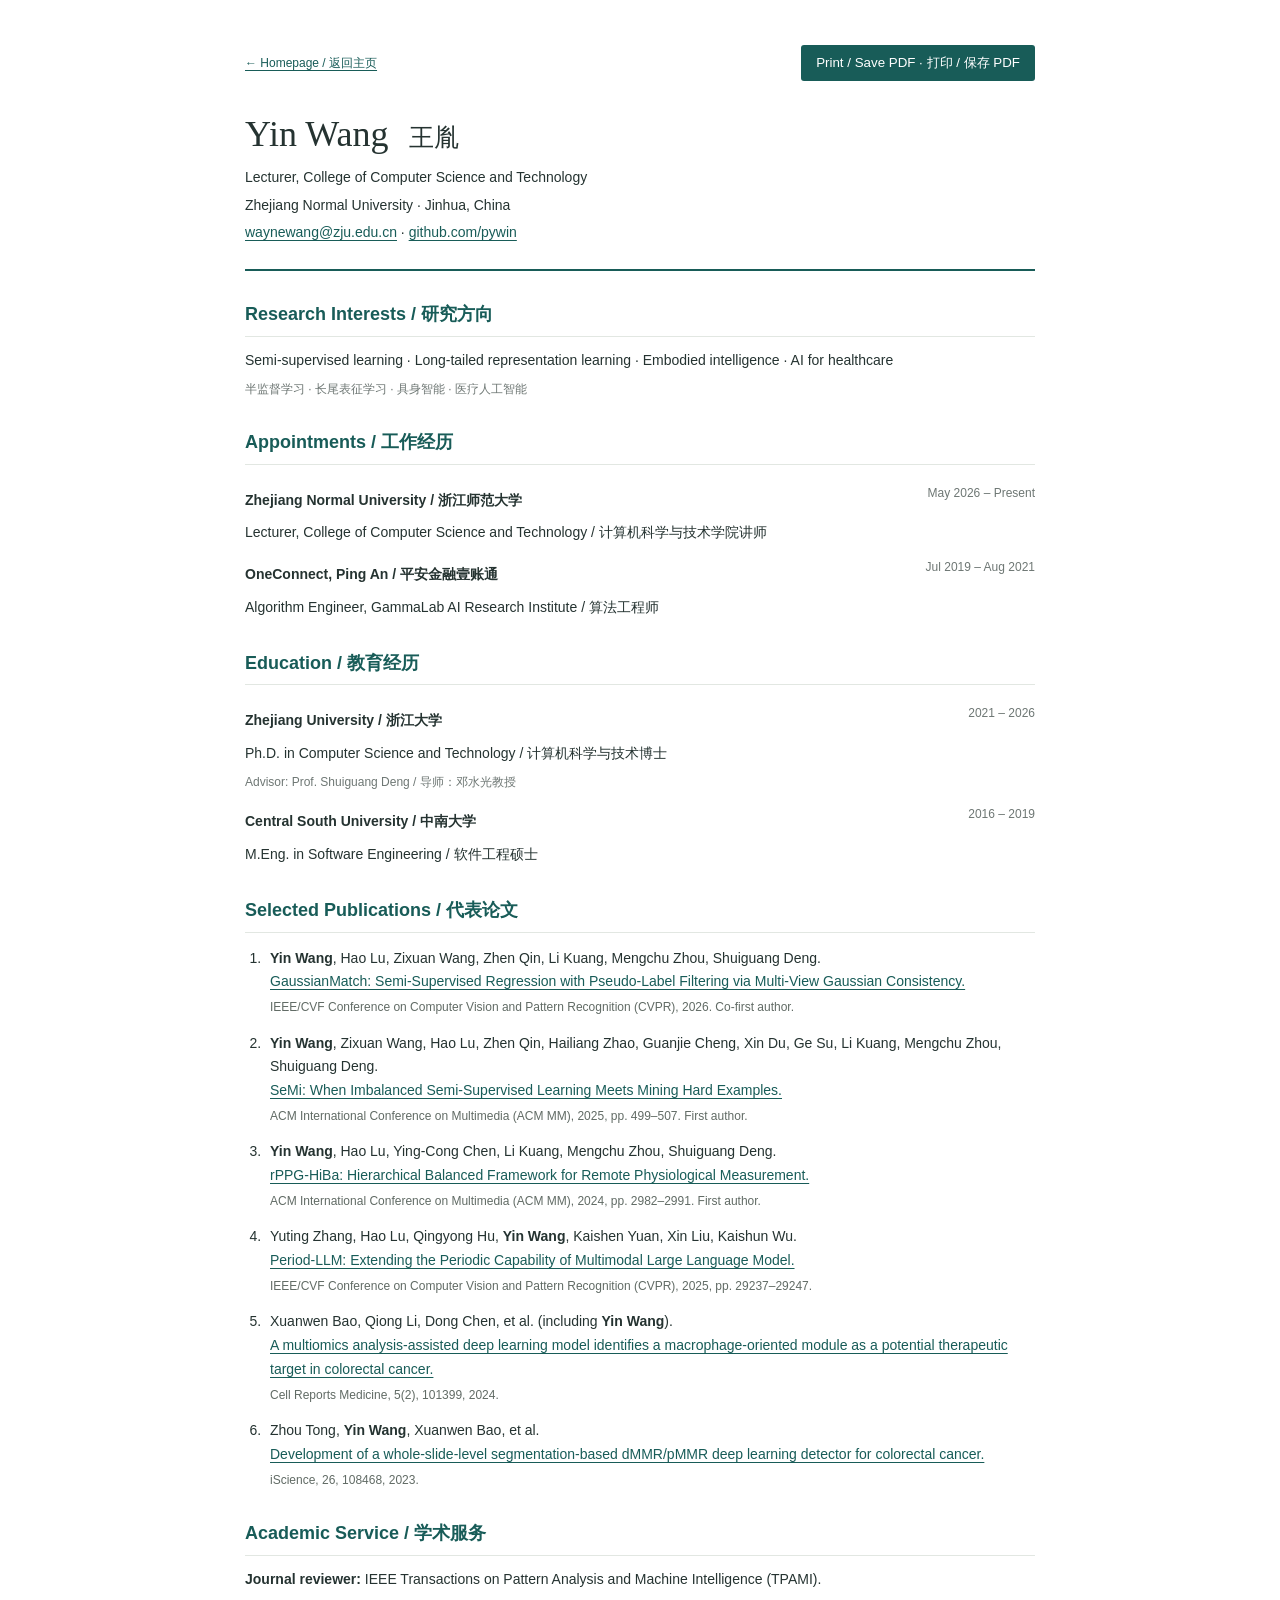
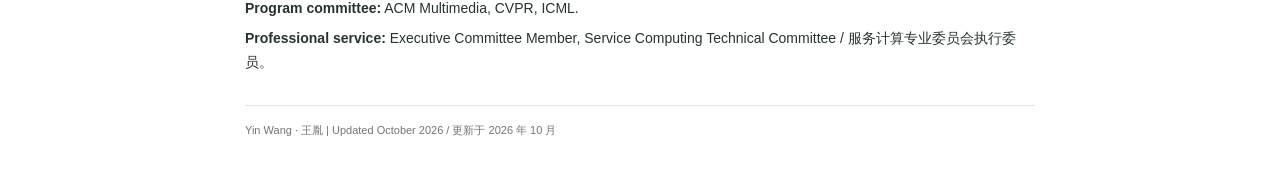
==== cv.html @ 62f28a40 "Publish Yin Wang's bilingual academic homepage" ====
<!doctype html>
<html lang="en">
<head>
<meta charset="utf-8"><meta name="viewport" content="width=device-width,initial-scale=1">
<title>Academic CV — Yin Wang 王胤</title>
<meta name="description" content="Academic CV of Yin Wang, Lecturer at Zhejiang Normal University.">
<link rel="icon" href="assets/favicon.svg" type="image/svg+xml">
<style>
*{box-sizing:border-box}body{max-width:850px;margin:45px auto;padding:0 30px;color:#253331;font:14px/1.7 -apple-system,BlinkMacSystemFont,"Segoe UI","PingFang SC",sans-serif}a{color:#185c58;text-underline-offset:3px}h1{font:36px/1.3 Georgia,serif;margin:0 0 8px}h1 span{font:25px "PingFang SC",sans-serif;margin-left:12px}header{border-bottom:2px solid #185c58;padding-bottom:20px}header p{margin:4px 0}h2{font-size:18px;margin:28px 0 12px;color:#185c58;border-bottom:1px solid #e2e7e2;padding-bottom:6px}h3{font-size:14px;margin:12px 0 3px}p{margin:6px 0}ol{padding-left:20px}li{padding-left:5px;margin-bottom:14px}li p{margin:3px 0;color:#616b65;font-size:12px}.row{display:flex;justify-content:space-between;gap:24px}.muted{font-size:12px;color:#6e7774}.tools{display:flex;align-items:center;justify-content:space-between;margin-bottom:30px;font-size:12px}.tools button{background:#185c58;color:white;border:0;padding:9px 15px;border-radius:3px;cursor:pointer}footer{margin:30px 0;border-top:1px solid #e2e7e2;padding-top:15px;font-size:11px;color:#6e7774}section{break-inside:avoid}li{break-inside:avoid}@media(max-width:550px){body{padding:0 22px;margin-top:25px}.row{display:block}h1{font-size:32px}}@media print{body{margin:0;max-width:100%;padding:0;font-size:10px}.tools{display:none}h1{font-size:28px}h2{margin:16px 0 8px;font-size:14px}header{padding-bottom:12px}p{margin:3px 0}li{margin-bottom:9px}li p,.muted{font-size:9px}footer{margin-top:15px;font-size:9px}section{break-inside:auto}@page{size:A4;margin:15mm}}
</style></head>
<body>
<div class="tools"><a href="index.html">← Homepage / 返回主页</a><button id="print-cv" type="button">Print / Save PDF · 打印 / 保存 PDF</button></div>
<header><h1>Yin Wang <span>王胤</span></h1><p>Lecturer, College of Computer Science and Technology</p><p>Zhejiang Normal University · Jinhua, China</p><p><a href="mailto:waynewang@zju.edu.cn">waynewang@zju.edu.cn</a> · <a href="https://github.com/pywin">github.com/pywin</a></p></header>
<section><h2>Research Interests / 研究方向</h2><p>Semi-supervised learning · Long-tailed representation learning · Embodied intelligence · AI for healthcare</p><p class="muted">半监督学习 · 长尾表征学习 · 具身智能 · 医疗人工智能</p></section>
<section><h2>Appointments / 工作经历</h2><div class="row"><h3>Zhejiang Normal University / 浙江师范大学</h3><p class="muted">May 2026 – Present</p></div><p>Lecturer, College of Computer Science and Technology / 计算机科学与技术学院讲师</p><div class="row"><h3>OneConnect, Ping An / 平安金融壹账通</h3><p class="muted">Jul 2019 – Aug 2021</p></div><p>Algorithm Engineer, GammaLab AI Research Institute / 算法工程师</p></section>
<section><h2>Education / 教育经历</h2><div class="row"><h3>Zhejiang University / 浙江大学</h3><p class="muted">2021 – 2026</p></div><p>Ph.D. in Computer Science and Technology / 计算机科学与技术博士</p><p class="muted">Advisor: Prof. Shuiguang Deng / 导师：邓水光教授</p><div class="row"><h3>Central South University / 中南大学</h3><p class="muted">2016 – 2019</p></div><p>M.Eng. in Software Engineering / 软件工程硕士</p></section>
<section><h2>Selected Publications / 代表论文</h2><ol>
<li><strong>Yin Wang</strong>, Hao Lu, Zixuan Wang, Zhen Qin, Li Kuang, Mengchu Zhou, Shuiguang Deng.<br><a href="https://openaccess.thecvf.com/content/CVPR2026/papers/Wang_GaussianMatch_Semi-Supervised_Regression_with_Pseudo-Label_Filtering_via_Multi-View_Gaussian_Consistency_CVPR_2026_paper.pdf">GaussianMatch: Semi-Supervised Regression with Pseudo-Label Filtering via Multi-View Gaussian Consistency.</a><p>IEEE/CVF Conference on Computer Vision and Pattern Recognition (CVPR), 2026. Co-first author.</p></li>
<li><strong>Yin Wang</strong>, Zixuan Wang, Hao Lu, Zhen Qin, Hailiang Zhao, Guanjie Cheng, Xin Du, Ge Su, Li Kuang, Mengchu Zhou, Shuiguang Deng.<br><a href="https://doi.org/10.1145/3746027.3755450">SeMi: When Imbalanced Semi-Supervised Learning Meets Mining Hard Examples.</a><p>ACM International Conference on Multimedia (ACM MM), 2025, pp. 499–507. First author.</p></li>
<li><strong>Yin Wang</strong>, Hao Lu, Ying-Cong Chen, Li Kuang, Mengchu Zhou, Shuiguang Deng.<br><a href="https://github.com/pywin/HiBa">rPPG-HiBa: Hierarchical Balanced Framework for Remote Physiological Measurement.</a><p>ACM International Conference on Multimedia (ACM MM), 2024, pp. 2982–2991. First author.</p></li>
<li>Yuting Zhang, Hao Lu, Qingyong Hu, <strong>Yin Wang</strong>, Kaishen Yuan, Xin Liu, Kaishun Wu.<br><a href="https://openaccess.thecvf.com/content/CVPR2025/html/Zhang_Period-LLM_Extending_the_Periodic_Capability_of_Multimodal_Large_Language_Model_CVPR_2025_paper.html">Period-LLM: Extending the Periodic Capability of Multimodal Large Language Model.</a><p>IEEE/CVF Conference on Computer Vision and Pattern Recognition (CVPR), 2025, pp. 29237–29247.</p></li>
<li>Xuanwen Bao, Qiong Li, Dong Chen, et al. (including <strong>Yin Wang</strong>).<br><a href="https://doi.org/10.1016/j.xcrm.2024.101399">A multiomics analysis-assisted deep learning model identifies a macrophage-oriented module as a potential therapeutic target in colorectal cancer.</a><p>Cell Reports Medicine, 5(2), 101399, 2024.</p></li>
<li>Zhou Tong, <strong>Yin Wang</strong>, Xuanwen Bao, et al.<br><a href="https://doi.org/10.1016/j.isci.2023.108468">Development of a whole-slide-level segmentation-based dMMR/pMMR deep learning detector for colorectal cancer.</a><p>iScience, 26, 108468, 2023.</p></li>
</ol></section>
<section><h2>Academic Service / 学术服务</h2><p><strong>Journal reviewer:</strong> IEEE Transactions on Pattern Analysis and Machine Intelligence (TPAMI).</p><p><strong>Program committee:</strong> ACM Multimedia, CVPR, ICML.</p><p><strong>Professional service:</strong> Executive Committee Member, Service Computing Technical Committee / 服务计算专业委员会执行委员。</p></section>
<footer>Yin Wang · 王胤 | Updated October 2026 / 更新于 2026 年 10 月</footer>
<script>document.getElementById('print-cv').addEventListener('click', function () { window.print(); });</script>
</body></html>
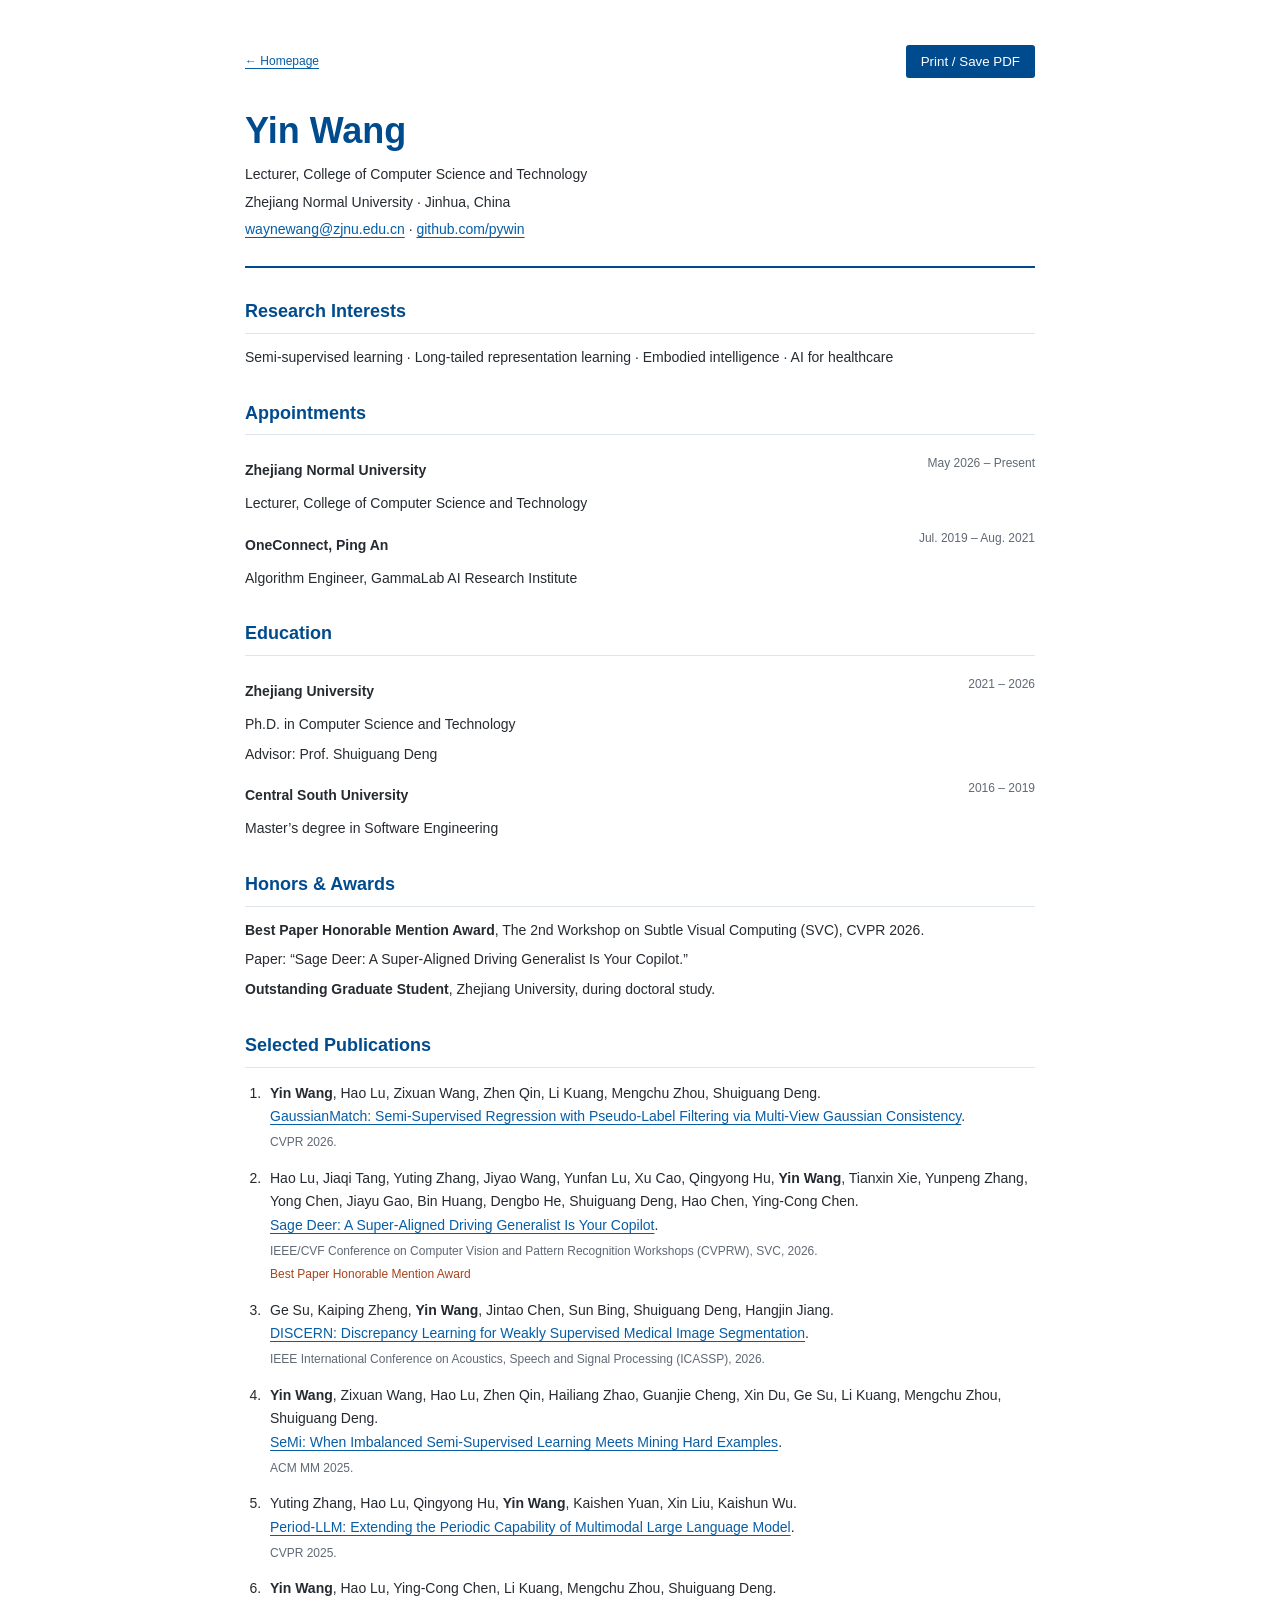
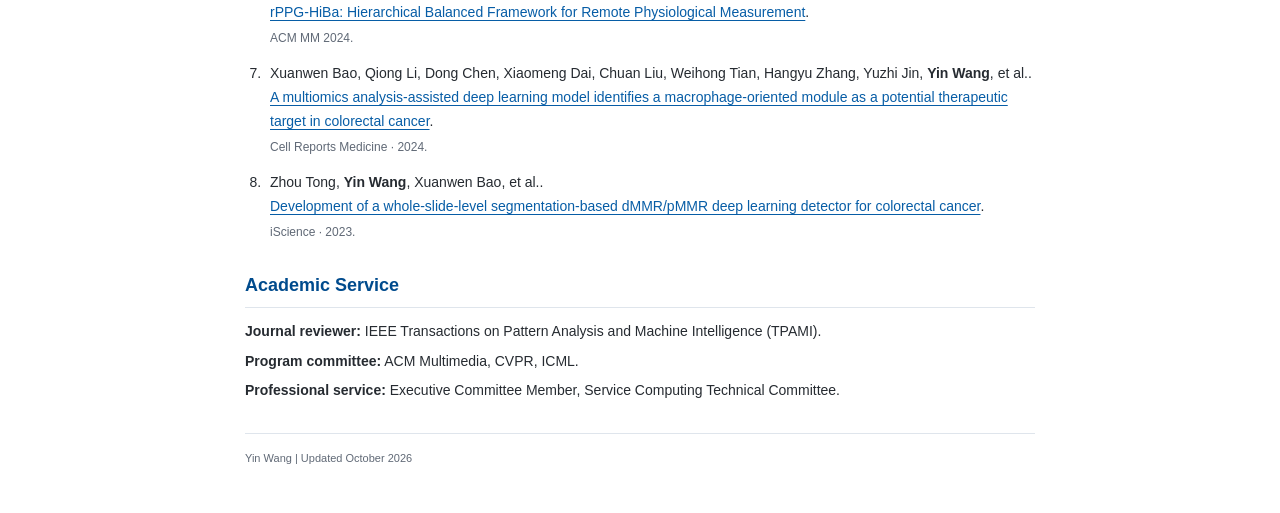
==== commit af88fc4a: "Update English CV with current email, eight publications and SVC award" ====
--- a/cv.html
+++ b/cv.html
@@ -1,28 +1,7 @@
-<!doctype html>
-<html lang="en">
-<head>
-<meta charset="utf-8"><meta name="viewport" content="width=device-width,initial-scale=1">
-<title>Academic CV — Yin Wang 王胤</title>
-<meta name="description" content="Academic CV of Yin Wang, Lecturer at Zhejiang Normal University.">
-<link rel="icon" href="assets/favicon.svg" type="image/svg+xml">
-<style>
-*{box-sizing:border-box}body{max-width:850px;margin:45px auto;padding:0 30px;color:#253331;font:14px/1.7 -apple-system,BlinkMacSystemFont,"Segoe UI","PingFang SC",sans-serif}a{color:#185c58;text-underline-offset:3px}h1{font:36px/1.3 Georgia,serif;margin:0 0 8px}h1 span{font:25px "PingFang SC",sans-serif;margin-left:12px}header{border-bottom:2px solid #185c58;padding-bottom:20px}header p{margin:4px 0}h2{font-size:18px;margin:28px 0 12px;color:#185c58;border-bottom:1px solid #e2e7e2;padding-bottom:6px}h3{font-size:14px;margin:12px 0 3px}p{margin:6px 0}ol{padding-left:20px}li{padding-left:5px;margin-bottom:14px}li p{margin:3px 0;color:#616b65;font-size:12px}.row{display:flex;justify-content:space-between;gap:24px}.muted{font-size:12px;color:#6e7774}.tools{display:flex;align-items:center;justify-content:space-between;margin-bottom:30px;font-size:12px}.tools button{background:#185c58;color:white;border:0;padding:9px 15px;border-radius:3px;cursor:pointer}footer{margin:30px 0;border-top:1px solid #e2e7e2;padding-top:15px;font-size:11px;color:#6e7774}section{break-inside:avoid}li{break-inside:avoid}@media(max-width:550px){body{padding:0 22px;margin-top:25px}.row{display:block}h1{font-size:32px}}@media print{body{margin:0;max-width:100%;padding:0;font-size:10px}.tools{display:none}h1{font-size:28px}h2{margin:16px 0 8px;font-size:14px}header{padding-bottom:12px}p{margin:3px 0}li{margin-bottom:9px}li p,.muted{font-size:9px}footer{margin-top:15px;font-size:9px}section{break-inside:auto}@page{size:A4;margin:15mm}}
-</style></head>
-<body>
-<div class="tools"><a href="index.html">← Homepage / 返回主页</a><button id="print-cv" type="button">Print / Save PDF · 打印 / 保存 PDF</button></div>
-<header><h1>Yin Wang <span>王胤</span></h1><p>Lecturer, College of Computer Science and Technology</p><p>Zhejiang Normal University · Jinhua, China</p><p><a href="mailto:waynewang@zju.edu.cn">waynewang@zju.edu.cn</a> · <a href="https://github.com/pywin">github.com/pywin</a></p></header>
-<section><h2>Research Interests / 研究方向</h2><p>Semi-supervised learning · Long-tailed representation learning · Embodied intelligence · AI for healthcare</p><p class="muted">半监督学习 · 长尾表征学习 · 具身智能 · 医疗人工智能</p></section>
-<section><h2>Appointments / 工作经历</h2><div class="row"><h3>Zhejiang Normal University / 浙江师范大学</h3><p class="muted">May 2026 – Present</p></div><p>Lecturer, College of Computer Science and Technology / 计算机科学与技术学院讲师</p><div class="row"><h3>OneConnect, Ping An / 平安金融壹账通</h3><p class="muted">Jul 2019 – Aug 2021</p></div><p>Algorithm Engineer, GammaLab AI Research Institute / 算法工程师</p></section>
-<section><h2>Education / 教育经历</h2><div class="row"><h3>Zhejiang University / 浙江大学</h3><p class="muted">2021 – 2026</p></div><p>Ph.D. in Computer Science and Technology / 计算机科学与技术博士</p><p class="muted">Advisor: Prof. Shuiguang Deng / 导师：邓水光教授</p><div class="row"><h3>Central South University / 中南大学</h3><p class="muted">2016 – 2019</p></div><p>M.Eng. in Software Engineering / 软件工程硕士</p></section>
-<section><h2>Selected Publications / 代表论文</h2><ol>
-<li><strong>Yin Wang</strong>, Hao Lu, Zixuan Wang, Zhen Qin, Li Kuang, Mengchu Zhou, Shuiguang Deng.<br><a href="https://openaccess.thecvf.com/content/CVPR2026/papers/Wang_GaussianMatch_Semi-Supervised_Regression_with_Pseudo-Label_Filtering_via_Multi-View_Gaussian_Consistency_CVPR_2026_paper.pdf">GaussianMatch: Semi-Supervised Regression with Pseudo-Label Filtering via Multi-View Gaussian Consistency.</a><p>IEEE/CVF Conference on Computer Vision and Pattern Recognition (CVPR), 2026. Co-first author.</p></li>
-<li><strong>Yin Wang</strong>, Zixuan Wang, Hao Lu, Zhen Qin, Hailiang Zhao, Guanjie Cheng, Xin Du, Ge Su, Li Kuang, Mengchu Zhou, Shuiguang Deng.<br><a href="https://doi.org/10.1145/3746027.3755450">SeMi: When Imbalanced Semi-Supervised Learning Meets Mining Hard Examples.</a><p>ACM International Conference on Multimedia (ACM MM), 2025, pp. 499–507. First author.</p></li>
-<li><strong>Yin Wang</strong>, Hao Lu, Ying-Cong Chen, Li Kuang, Mengchu Zhou, Shuiguang Deng.<br><a href="https://github.com/pywin/HiBa">rPPG-HiBa: Hierarchical Balanced Framework for Remote Physiological Measurement.</a><p>ACM International Conference on Multimedia (ACM MM), 2024, pp. 2982–2991. First author.</p></li>
-<li>Yuting Zhang, Hao Lu, Qingyong Hu, <strong>Yin Wang</strong>, Kaishen Yuan, Xin Liu, Kaishun Wu.<br><a href="https://openaccess.thecvf.com/content/CVPR2025/html/Zhang_Period-LLM_Extending_the_Periodic_Capability_of_Multimodal_Large_Language_Model_CVPR_2025_paper.html">Period-LLM: Extending the Periodic Capability of Multimodal Large Language Model.</a><p>IEEE/CVF Conference on Computer Vision and Pattern Recognition (CVPR), 2025, pp. 29237–29247.</p></li>
-<li>Xuanwen Bao, Qiong Li, Dong Chen, et al. (including <strong>Yin Wang</strong>).<br><a href="https://doi.org/10.1016/j.xcrm.2024.101399">A multiomics analysis-assisted deep learning model identifies a macrophage-oriented module as a potential therapeutic target in colorectal cancer.</a><p>Cell Reports Medicine, 5(2), 101399, 2024.</p></li>
-<li>Zhou Tong, <strong>Yin Wang</strong>, Xuanwen Bao, et al.<br><a href="https://doi.org/10.1016/j.isci.2023.108468">Development of a whole-slide-level segmentation-based dMMR/pMMR deep learning detector for colorectal cancer.</a><p>iScience, 26, 108468, 2023.</p></li>
-</ol></section>
-<section><h2>Academic Service / 学术服务</h2><p><strong>Journal reviewer:</strong> IEEE Transactions on Pattern Analysis and Machine Intelligence (TPAMI).</p><p><strong>Program committee:</strong> ACM Multimedia, CVPR, ICML.</p><p><strong>Professional service:</strong> Executive Committee Member, Service Computing Technical Committee / 服务计算专业委员会执行委员。</p></section>
-<footer>Yin Wang · 王胤 | Updated October 2026 / 更新于 2026 年 10 月</footer>
-<script>document.getElementById('print-cv').addEventListener('click', function () { window.print(); });</script>
-</body></html>
+<!doctype html><html lang="en"><head><meta charset="utf-8"><meta name="viewport" content="width=device-width,initial-scale=1"><title>Academic CV — Yin Wang</title><meta name="description" content="Academic CV of Yin Wang, Lecturer at Zhejiang Normal University."><link rel="icon" href="assets/favicon.svg" type="image/svg+xml"><link rel="stylesheet" href="cv.css?v=20261016-blue2"></head><body>
+<div class="cv-tools"><a href="index.html">← Homepage</a><button type="button" id="print-cv">Print / Save PDF</button></div><header><h1>Yin Wang</h1><p>Lecturer, College of Computer Science and Technology</p><p>Zhejiang Normal University · Jinhua, China</p><p><a href="mailto:waynewang@zjnu.edu.cn">waynewang@zjnu.edu.cn</a> · <a href="https://github.com/pywin">github.com/pywin</a></p></header>
+<section><h2>Research Interests</h2><p>Semi-supervised learning · Long-tailed representation learning · Embodied intelligence · AI for healthcare</p></section>
+<section><h2>Appointments</h2><div class="cv-row"><h3>Zhejiang Normal University</h3><p>May 2026 – Present</p></div><p>Lecturer, College of Computer Science and Technology</p><div class="cv-row"><h3>OneConnect, Ping An</h3><p>Jul. 2019 – Aug. 2021</p></div><p>Algorithm Engineer, GammaLab AI Research Institute</p></section>
+<section><h2>Education</h2><div class="cv-row"><h3>Zhejiang University</h3><p>2021 – 2026</p></div><p>Ph.D. in Computer Science and Technology</p><p>Advisor: Prof. Shuiguang Deng</p><div class="cv-row"><h3>Central South University</h3><p>2016 – 2019</p></div><p>Master’s degree in Software Engineering</p></section>
+<section><h2>Honors &amp; Awards</h2><p><strong>Best Paper Honorable Mention Award</strong>, The 2nd Workshop on Subtle Visual Computing (SVC), CVPR 2026.</p><p>Paper: “Sage Deer: A Super-Aligned Driving Generalist Is Your Copilot.”</p><p><strong>Outstanding Graduate Student</strong>, Zhejiang University, during doctoral study.</p></section>
+<section><h2>Selected Publications</h2><ol><li><strong>Yin Wang</strong>, Hao Lu, Zixuan Wang, Zhen Qin, Li Kuang, Mengchu Zhou, Shuiguang Deng.<br><a href="https://openaccess.thecvf.com/content/CVPR2026/html/Wang_GaussianMatch_Semi-Supervised_Regression_with_Pseudo-Label_Filtering_via_Multi-View_Gaussian_Consistency_CVPR_2026_paper.html" target="_blank" rel="noopener noreferrer">GaussianMatch: Semi-Supervised Regression with Pseudo-Label Filtering via Multi-View Gaussian Consistency</a>.<p>CVPR 2026.</p></li><li>Hao Lu, Jiaqi Tang, Yuting Zhang, Jiyao Wang, Yunfan Lu, Xu Cao, Qingyong Hu, <strong>Yin Wang</strong>, Tianxin Xie, Yunpeng Zhang, Yong Chen, Jiayu Gao, Bin Huang, Dengbo He, Shuiguang Deng, Hao Chen, Ying-Cong Chen.<br><a href="https://openaccess.thecvf.com/content/CVPR2026W/SVC/html/Lu_Sage_Deer_A_Super-Aligned_Driving_Generalist_Is_Your_Copilot_CVPRW_2026_paper.html" target="_blank" rel="noopener noreferrer">Sage Deer: A Super-Aligned Driving Generalist Is Your Copilot</a>.<p>IEEE/CVF Conference on Computer Vision and Pattern Recognition Workshops (CVPRW), SVC, 2026.</p><p class=award>Best Paper Honorable Mention Award</p></li><li>Ge Su, Kaiping Zheng, <strong>Yin Wang</strong>, Jintao Chen, Sun Bing, Shuiguang Deng, Hangjin Jiang.<br><a href="https://doi.org/10.1109/ICASSP55912.2026.11464619" target="_blank" rel="noopener noreferrer">DISCERN: Discrepancy Learning for Weakly Supervised Medical Image Segmentation</a>.<p>IEEE International Conference on Acoustics, Speech and Signal Processing (ICASSP), 2026.</p></li><li><strong>Yin Wang</strong>, Zixuan Wang, Hao Lu, Zhen Qin, Hailiang Zhao, Guanjie Cheng, Xin Du, Ge Su, Li Kuang, Mengchu Zhou, Shuiguang Deng.<br><a href="https://doi.org/10.1145/3746027.3755450" target="_blank" rel="noopener noreferrer">SeMi: When Imbalanced Semi-Supervised Learning Meets Mining Hard Examples</a>.<p>ACM MM 2025.</p></li><li>Yuting Zhang, Hao Lu, Qingyong Hu, <strong>Yin Wang</strong>, Kaishen Yuan, Xin Liu, Kaishun Wu.<br><a href="https://openaccess.thecvf.com/content/CVPR2025/html/Zhang_Period-LLM_Extending_the_Periodic_Capability_of_Multimodal_Large_Language_Model_CVPR_2025_paper.html" target="_blank" rel="noopener noreferrer">Period-LLM: Extending the Periodic Capability of Multimodal Large Language Model</a>.<p>CVPR 2025.</p></li><li><strong>Yin Wang</strong>, Hao Lu, Ying-Cong Chen, Li Kuang, Mengchu Zhou, Shuiguang Deng.<br><a href="https://doi.org/10.1145/3664647.3680986" target="_blank" rel="noopener noreferrer">rPPG-HiBa: Hierarchical Balanced Framework for Remote Physiological Measurement</a>.<p>ACM MM 2024.</p></li><li>Xuanwen Bao, Qiong Li, Dong Chen, Xiaomeng Dai, Chuan Liu, Weihong Tian, Hangyu Zhang, Yuzhi Jin, <strong>Yin Wang</strong>, et al..<br><a href="https://doi.org/10.1016/j.xcrm.2024.101399" target="_blank" rel="noopener noreferrer">A multiomics analysis-assisted deep learning model identifies a macrophage-oriented module as a potential therapeutic target in colorectal cancer</a>.<p>Cell Reports Medicine · 2024.</p></li><li>Zhou Tong, <strong>Yin Wang</strong>, Xuanwen Bao, et al..<br><a href="https://doi.org/10.1016/j.isci.2023.108468" target="_blank" rel="noopener noreferrer">Development of a whole-slide-level segmentation-based dMMR/pMMR deep learning detector for colorectal cancer</a>.<p>iScience · 2023.</p></li></ol></section><section><h2>Academic Service</h2><p><strong>Journal reviewer:</strong> IEEE Transactions on Pattern Analysis and Machine Intelligence (TPAMI).</p><p><strong>Program committee:</strong> ACM Multimedia, CVPR, ICML.</p><p><strong>Professional service:</strong> Executive Committee Member, Service Computing Technical Committee.</p></section><footer>Yin Wang | Updated October 2026</footer><script>document.getElementById('print-cv').addEventListener('click',function(){window.print();});</script></body></html>
--- a/cv.css
+++ b/cv.css
@@ -0,0 +1 @@
+*{box-sizing:border-box}body{max-width:850px;margin:45px auto;padding:0 30px;color:#262b31;font:14px/1.7 Arial,Helvetica,sans-serif}a{color:#075da6;text-underline-offset:3px}h1{font-size:36px;line-height:1.3;margin:0 0 8px;color:#004b8d}header{border-bottom:2px solid #004b8d;padding-bottom:20px}header p{margin:4px 0}h2{font-size:18px;margin:28px 0 12px;color:#004b8d;border-bottom:1px solid #dfe5ec;padding-bottom:6px}h3{font-size:14px;margin:12px 0 3px}p{margin:6px 0}ol{padding-left:20px}li{padding-left:5px;margin-bottom:14px;break-inside:avoid}li p{margin:3px 0;color:#606976;font-size:12px}.cv-row{display:flex;justify-content:space-between;gap:24px}.cv-row>p{font-size:12px;color:#606976}.cv-tools{display:flex;align-items:center;justify-content:space-between;margin-bottom:30px;font-size:12px}.cv-tools button{background:#004b8d;color:#fff;border:0;padding:9px 15px;border-radius:3px;cursor:pointer}footer{margin:30px 0;border-top:1px solid #dfe5ec;padding-top:15px;font-size:11px;color:#606976}.award{color:#a6431b}@media(max-width:550px){body{padding:0 22px;margin-top:25px}.cv-row{display:block}h1{font-size:32px}}@media print{body{margin:0;max-width:100%;padding:0;font-size:10px}.cv-tools{display:none}h1{font-size:28px}h2{margin:16px 0 8px;font-size:14px}header{padding-bottom:12px}p{margin:3px 0}li{margin-bottom:9px}li p,.cv-row>p{font-size:9px}footer{margin-top:15px;font-size:9px}@page{size:A4;margin:15mm}}
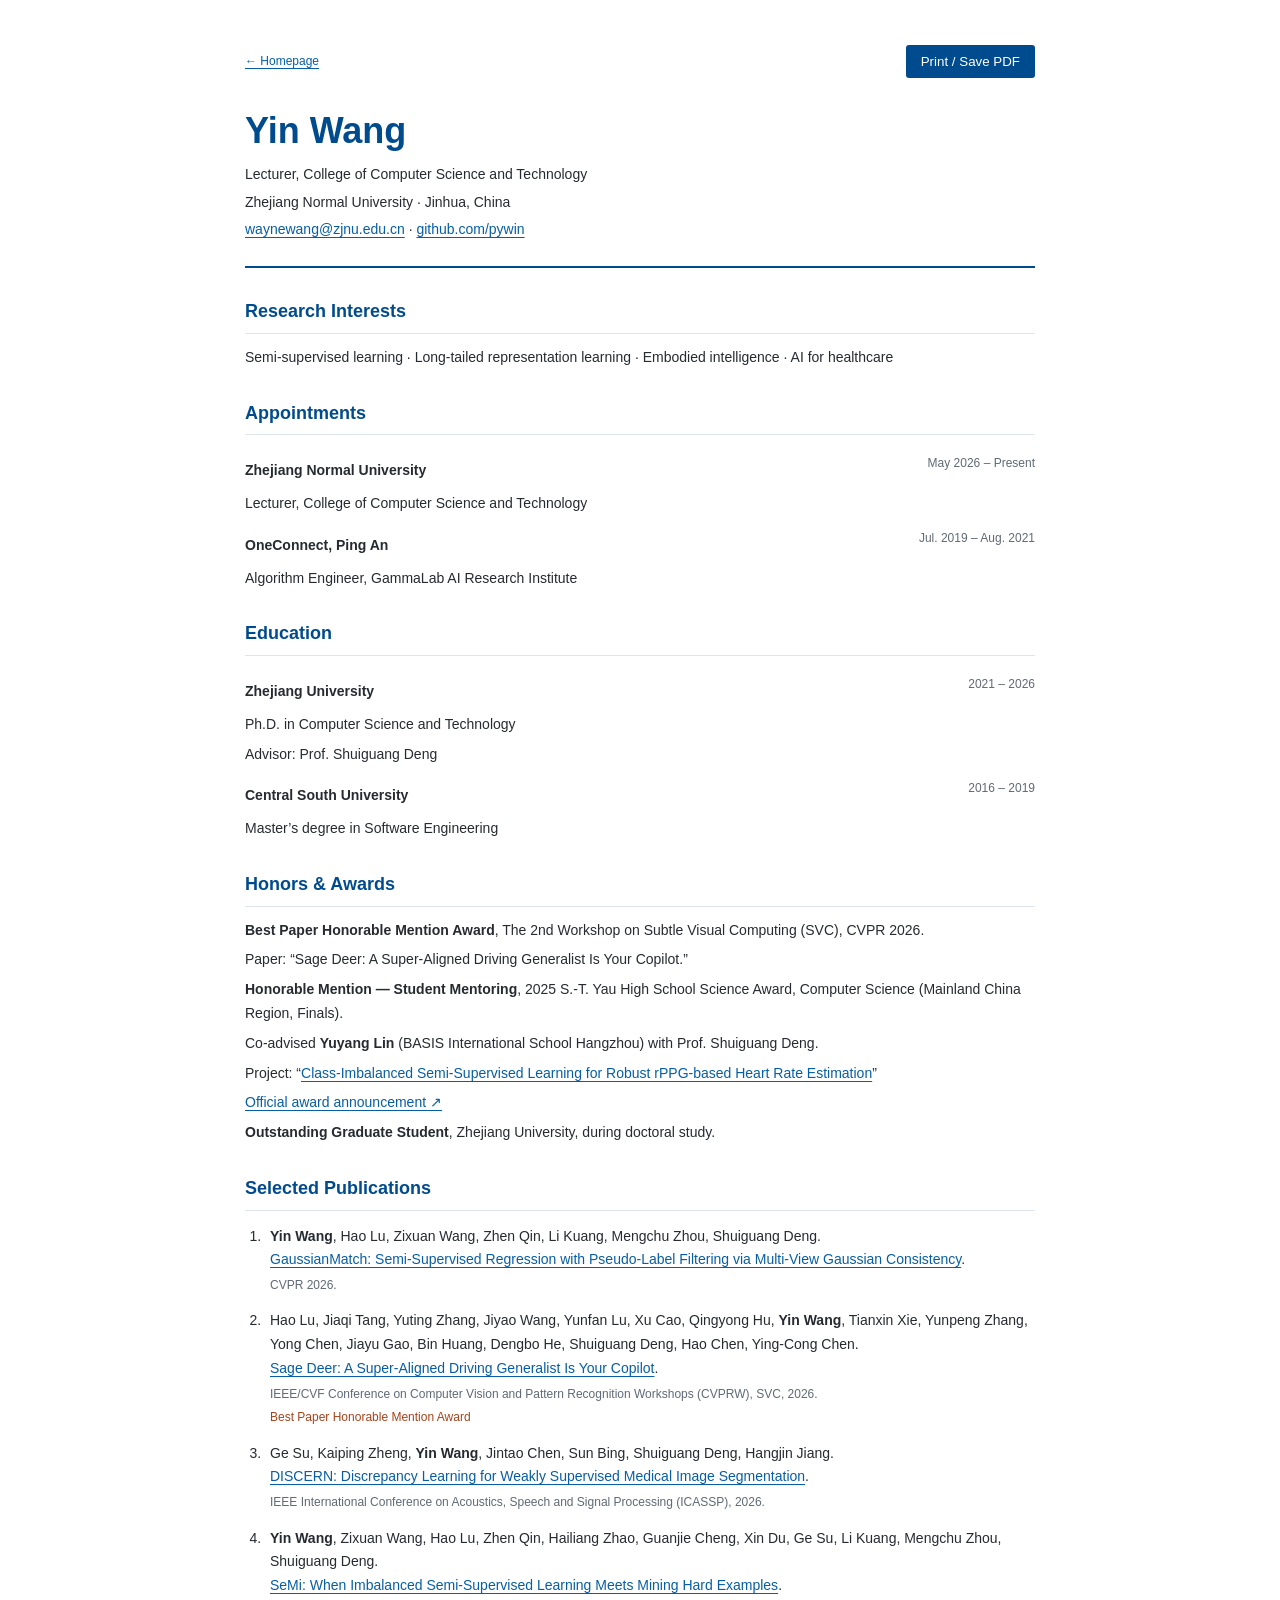
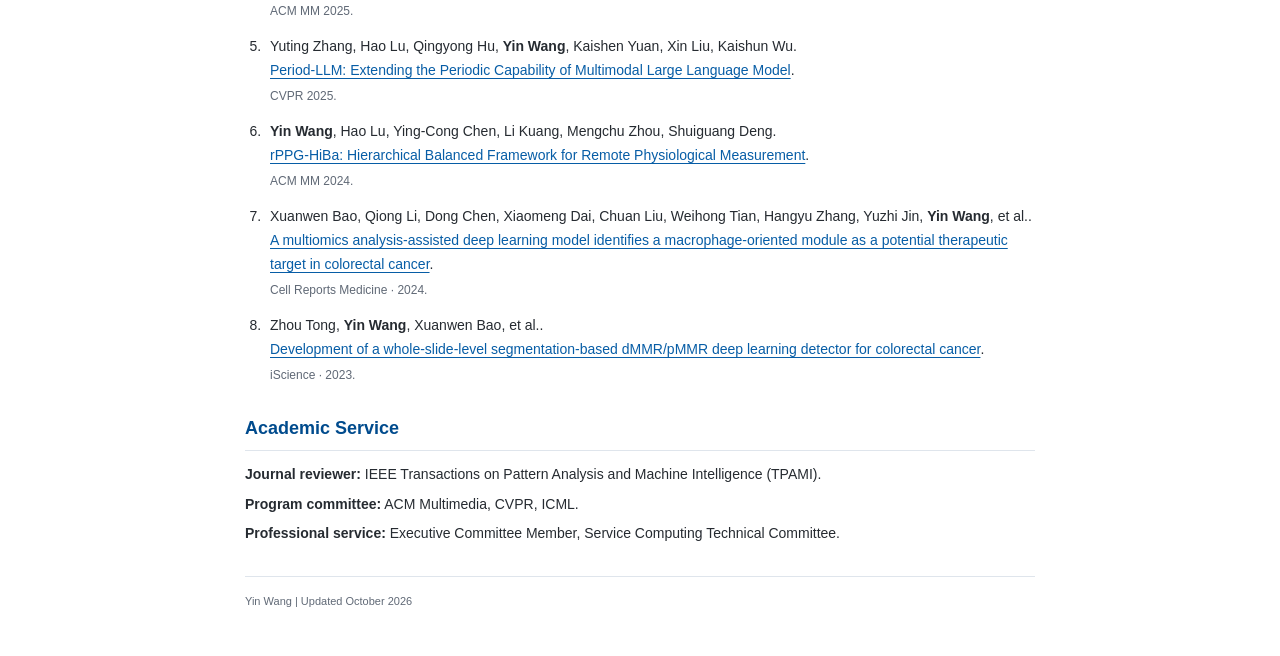
==== commit 64a490fb: "Add co-advised Yau Science Award project to academic CV" ====
--- a/cv.html
+++ b/cv.html
@@ -3,5 +3,5 @@
 <section><h2>Research Interests</h2><p>Semi-supervised learning · Long-tailed representation learning · Embodied intelligence · AI for healthcare</p></section>
 <section><h2>Appointments</h2><div class="cv-row"><h3>Zhejiang Normal University</h3><p>May 2026 – Present</p></div><p>Lecturer, College of Computer Science and Technology</p><div class="cv-row"><h3>OneConnect, Ping An</h3><p>Jul. 2019 – Aug. 2021</p></div><p>Algorithm Engineer, GammaLab AI Research Institute</p></section>
 <section><h2>Education</h2><div class="cv-row"><h3>Zhejiang University</h3><p>2021 – 2026</p></div><p>Ph.D. in Computer Science and Technology</p><p>Advisor: Prof. Shuiguang Deng</p><div class="cv-row"><h3>Central South University</h3><p>2016 – 2019</p></div><p>Master’s degree in Software Engineering</p></section>
-<section><h2>Honors &amp; Awards</h2><p><strong>Best Paper Honorable Mention Award</strong>, The 2nd Workshop on Subtle Visual Computing (SVC), CVPR 2026.</p><p>Paper: “Sage Deer: A Super-Aligned Driving Generalist Is Your Copilot.”</p><p><strong>Outstanding Graduate Student</strong>, Zhejiang University, during doctoral study.</p></section>
+<section><h2>Honors &amp; Awards</h2><p><strong>Best Paper Honorable Mention Award</strong>, The 2nd Workshop on Subtle Visual Computing (SVC), CVPR 2026.</p><p>Paper: “Sage Deer: A Super-Aligned Driving Generalist Is Your Copilot.”</p><p><strong>Honorable Mention — Student Mentoring</strong>, 2025 S.-T. Yau High School Science Award, Computer Science (Mainland China Region, Finals).</p><p>Co-advised <strong>Yuyang Lin</strong> (BASIS International School Hangzhou) with Prof. Shuiguang Deng.</p><p>Project: “<a href="https://www.yau-awards.com/uploads/file/20251111/20251111152436_54157.pdf" target="_blank" rel="noopener noreferrer">Class-Imbalanced Semi-Supervised Learning for Robust rPPG-based Heart Rate Estimation</a>”</p><p><a href="https://www.yau-awards.com/show-86-56.html" target="_blank" rel="noopener noreferrer">Official award announcement ↗</a></p><p><strong>Outstanding Graduate Student</strong>, Zhejiang University, during doctoral study.</p></section>
 <section><h2>Selected Publications</h2><ol><li><strong>Yin Wang</strong>, Hao Lu, Zixuan Wang, Zhen Qin, Li Kuang, Mengchu Zhou, Shuiguang Deng.<br><a href="https://openaccess.thecvf.com/content/CVPR2026/html/Wang_GaussianMatch_Semi-Supervised_Regression_with_Pseudo-Label_Filtering_via_Multi-View_Gaussian_Consistency_CVPR_2026_paper.html" target="_blank" rel="noopener noreferrer">GaussianMatch: Semi-Supervised Regression with Pseudo-Label Filtering via Multi-View Gaussian Consistency</a>.<p>CVPR 2026.</p></li><li>Hao Lu, Jiaqi Tang, Yuting Zhang, Jiyao Wang, Yunfan Lu, Xu Cao, Qingyong Hu, <strong>Yin Wang</strong>, Tianxin Xie, Yunpeng Zhang, Yong Chen, Jiayu Gao, Bin Huang, Dengbo He, Shuiguang Deng, Hao Chen, Ying-Cong Chen.<br><a href="https://openaccess.thecvf.com/content/CVPR2026W/SVC/html/Lu_Sage_Deer_A_Super-Aligned_Driving_Generalist_Is_Your_Copilot_CVPRW_2026_paper.html" target="_blank" rel="noopener noreferrer">Sage Deer: A Super-Aligned Driving Generalist Is Your Copilot</a>.<p>IEEE/CVF Conference on Computer Vision and Pattern Recognition Workshops (CVPRW), SVC, 2026.</p><p class=award>Best Paper Honorable Mention Award</p></li><li>Ge Su, Kaiping Zheng, <strong>Yin Wang</strong>, Jintao Chen, Sun Bing, Shuiguang Deng, Hangjin Jiang.<br><a href="https://doi.org/10.1109/ICASSP55912.2026.11464619" target="_blank" rel="noopener noreferrer">DISCERN: Discrepancy Learning for Weakly Supervised Medical Image Segmentation</a>.<p>IEEE International Conference on Acoustics, Speech and Signal Processing (ICASSP), 2026.</p></li><li><strong>Yin Wang</strong>, Zixuan Wang, Hao Lu, Zhen Qin, Hailiang Zhao, Guanjie Cheng, Xin Du, Ge Su, Li Kuang, Mengchu Zhou, Shuiguang Deng.<br><a href="https://doi.org/10.1145/3746027.3755450" target="_blank" rel="noopener noreferrer">SeMi: When Imbalanced Semi-Supervised Learning Meets Mining Hard Examples</a>.<p>ACM MM 2025.</p></li><li>Yuting Zhang, Hao Lu, Qingyong Hu, <strong>Yin Wang</strong>, Kaishen Yuan, Xin Liu, Kaishun Wu.<br><a href="https://openaccess.thecvf.com/content/CVPR2025/html/Zhang_Period-LLM_Extending_the_Periodic_Capability_of_Multimodal_Large_Language_Model_CVPR_2025_paper.html" target="_blank" rel="noopener noreferrer">Period-LLM: Extending the Periodic Capability of Multimodal Large Language Model</a>.<p>CVPR 2025.</p></li><li><strong>Yin Wang</strong>, Hao Lu, Ying-Cong Chen, Li Kuang, Mengchu Zhou, Shuiguang Deng.<br><a href="https://doi.org/10.1145/3664647.3680986" target="_blank" rel="noopener noreferrer">rPPG-HiBa: Hierarchical Balanced Framework for Remote Physiological Measurement</a>.<p>ACM MM 2024.</p></li><li>Xuanwen Bao, Qiong Li, Dong Chen, Xiaomeng Dai, Chuan Liu, Weihong Tian, Hangyu Zhang, Yuzhi Jin, <strong>Yin Wang</strong>, et al..<br><a href="https://doi.org/10.1016/j.xcrm.2024.101399" target="_blank" rel="noopener noreferrer">A multiomics analysis-assisted deep learning model identifies a macrophage-oriented module as a potential therapeutic target in colorectal cancer</a>.<p>Cell Reports Medicine · 2024.</p></li><li>Zhou Tong, <strong>Yin Wang</strong>, Xuanwen Bao, et al..<br><a href="https://doi.org/10.1016/j.isci.2023.108468" target="_blank" rel="noopener noreferrer">Development of a whole-slide-level segmentation-based dMMR/pMMR deep learning detector for colorectal cancer</a>.<p>iScience · 2023.</p></li></ol></section><section><h2>Academic Service</h2><p><strong>Journal reviewer:</strong> IEEE Transactions on Pattern Analysis and Machine Intelligence (TPAMI).</p><p><strong>Program committee:</strong> ACM Multimedia, CVPR, ICML.</p><p><strong>Professional service:</strong> Executive Committee Member, Service Computing Technical Committee.</p></section><footer>Yin Wang | Updated October 2026</footer><script>document.getElementById('print-cv').addEventListener('click',function(){window.print();});</script></body></html>
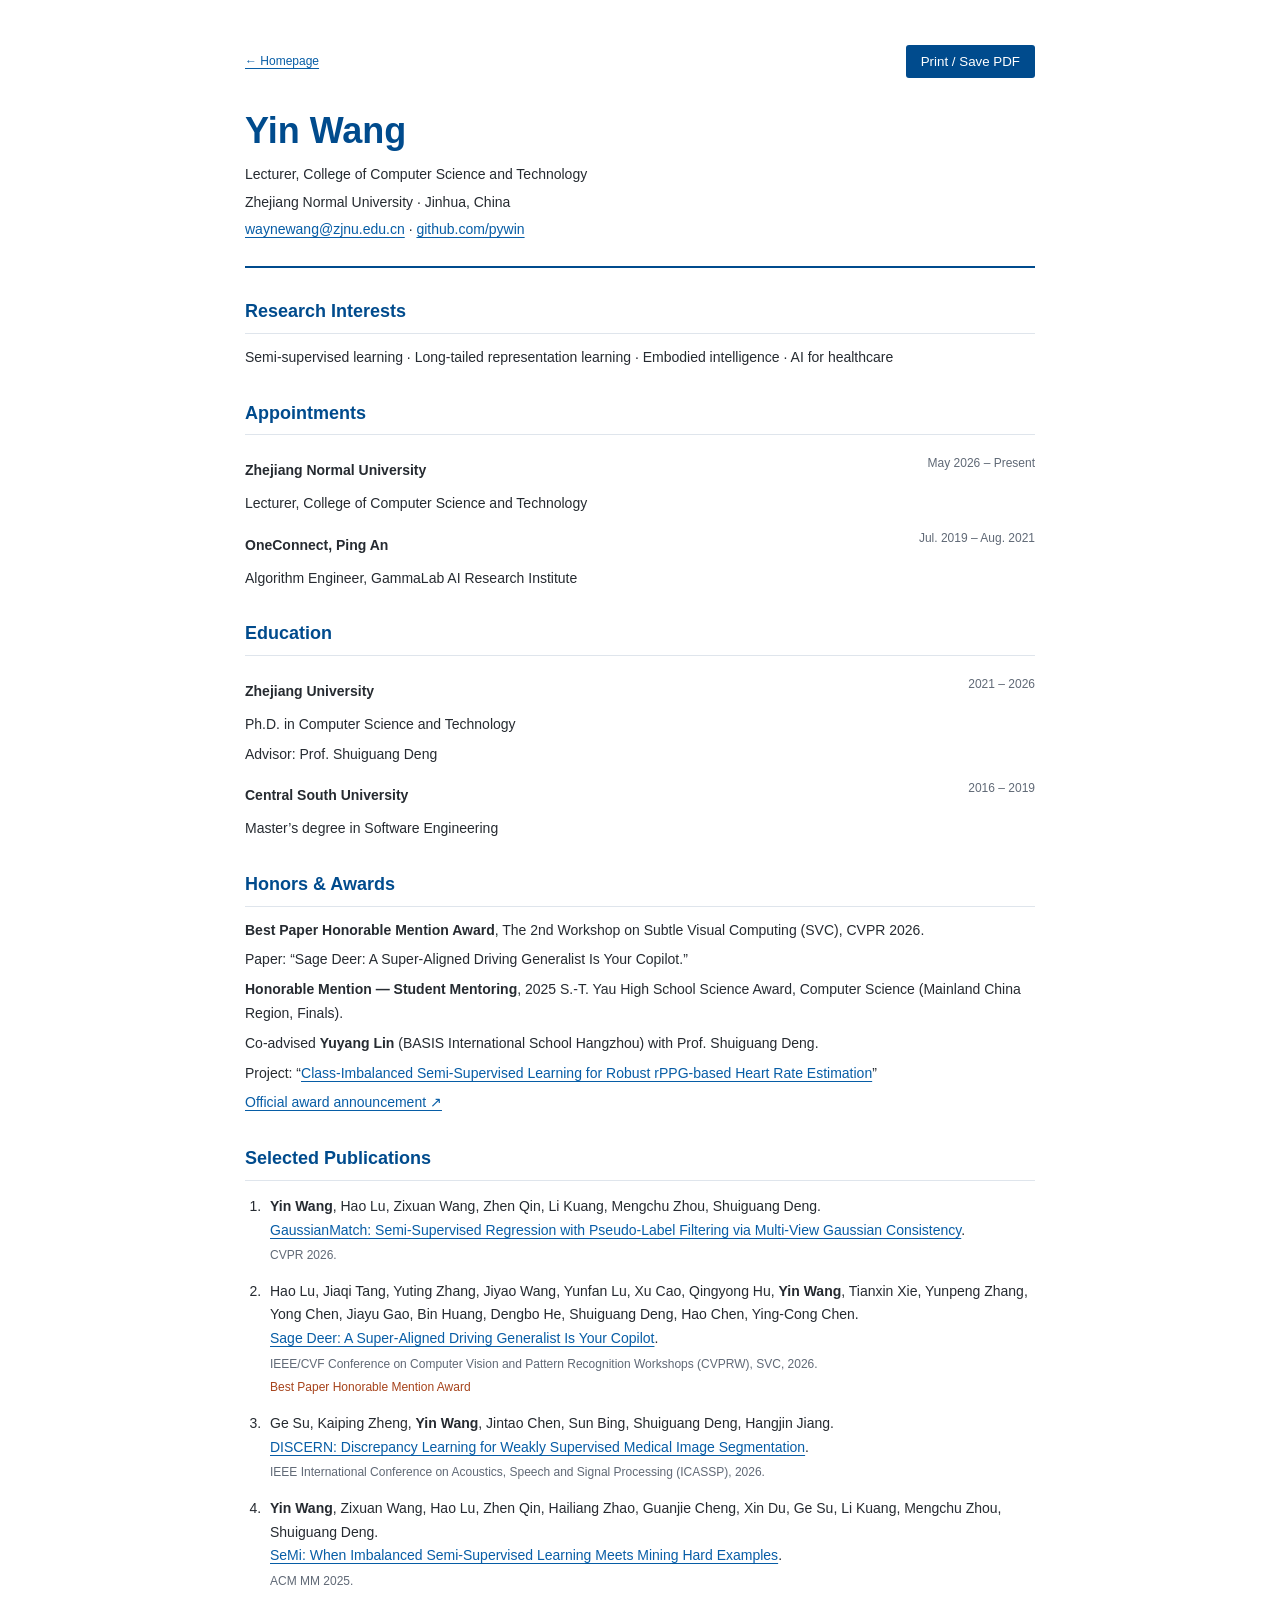
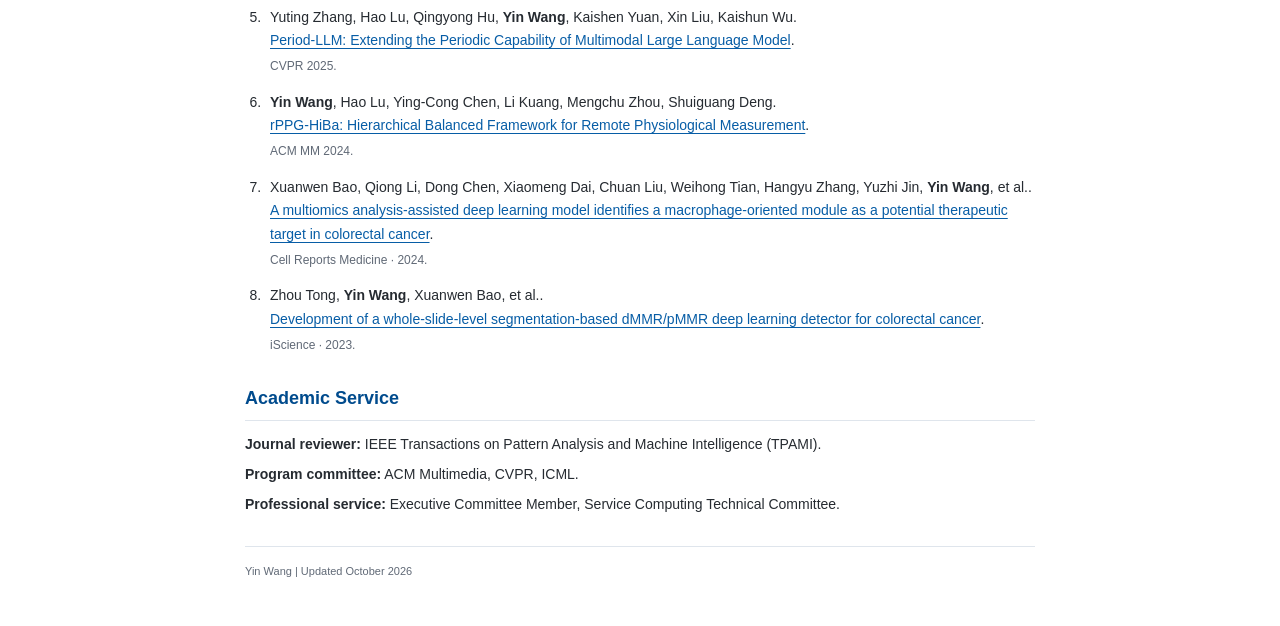
==== commit b93e36c5: "Remove inaccurate graduate student award from CV" ====
--- a/cv.html
+++ b/cv.html
@@ -3,5 +3,5 @@
 <section><h2>Research Interests</h2><p>Semi-supervised learning · Long-tailed representation learning · Embodied intelligence · AI for healthcare</p></section>
 <section><h2>Appointments</h2><div class="cv-row"><h3>Zhejiang Normal University</h3><p>May 2026 – Present</p></div><p>Lecturer, College of Computer Science and Technology</p><div class="cv-row"><h3>OneConnect, Ping An</h3><p>Jul. 2019 – Aug. 2021</p></div><p>Algorithm Engineer, GammaLab AI Research Institute</p></section>
 <section><h2>Education</h2><div class="cv-row"><h3>Zhejiang University</h3><p>2021 – 2026</p></div><p>Ph.D. in Computer Science and Technology</p><p>Advisor: Prof. Shuiguang Deng</p><div class="cv-row"><h3>Central South University</h3><p>2016 – 2019</p></div><p>Master’s degree in Software Engineering</p></section>
-<section><h2>Honors &amp; Awards</h2><p><strong>Best Paper Honorable Mention Award</strong>, The 2nd Workshop on Subtle Visual Computing (SVC), CVPR 2026.</p><p>Paper: “Sage Deer: A Super-Aligned Driving Generalist Is Your Copilot.”</p><p><strong>Honorable Mention — Student Mentoring</strong>, 2025 S.-T. Yau High School Science Award, Computer Science (Mainland China Region, Finals).</p><p>Co-advised <strong>Yuyang Lin</strong> (BASIS International School Hangzhou) with Prof. Shuiguang Deng.</p><p>Project: “<a href="https://www.yau-awards.com/uploads/file/20251111/20251111152436_54157.pdf" target="_blank" rel="noopener noreferrer">Class-Imbalanced Semi-Supervised Learning for Robust rPPG-based Heart Rate Estimation</a>”</p><p><a href="https://www.yau-awards.com/show-86-56.html" target="_blank" rel="noopener noreferrer">Official award announcement ↗</a></p><p><strong>Outstanding Graduate Student</strong>, Zhejiang University, during doctoral study.</p></section>
+<section><h2>Honors &amp; Awards</h2><p><strong>Best Paper Honorable Mention Award</strong>, The 2nd Workshop on Subtle Visual Computing (SVC), CVPR 2026.</p><p>Paper: “Sage Deer: A Super-Aligned Driving Generalist Is Your Copilot.”</p><p><strong>Honorable Mention — Student Mentoring</strong>, 2025 S.-T. Yau High School Science Award, Computer Science (Mainland China Region, Finals).</p><p>Co-advised <strong>Yuyang Lin</strong> (BASIS International School Hangzhou) with Prof. Shuiguang Deng.</p><p>Project: “<a href="https://www.yau-awards.com/uploads/file/20251111/20251111152436_54157.pdf" target="_blank" rel="noopener noreferrer">Class-Imbalanced Semi-Supervised Learning for Robust rPPG-based Heart Rate Estimation</a>”</p><p><a href="https://www.yau-awards.com/show-86-56.html" target="_blank" rel="noopener noreferrer">Official award announcement ↗</a></p></section>
 <section><h2>Selected Publications</h2><ol><li><strong>Yin Wang</strong>, Hao Lu, Zixuan Wang, Zhen Qin, Li Kuang, Mengchu Zhou, Shuiguang Deng.<br><a href="https://openaccess.thecvf.com/content/CVPR2026/html/Wang_GaussianMatch_Semi-Supervised_Regression_with_Pseudo-Label_Filtering_via_Multi-View_Gaussian_Consistency_CVPR_2026_paper.html" target="_blank" rel="noopener noreferrer">GaussianMatch: Semi-Supervised Regression with Pseudo-Label Filtering via Multi-View Gaussian Consistency</a>.<p>CVPR 2026.</p></li><li>Hao Lu, Jiaqi Tang, Yuting Zhang, Jiyao Wang, Yunfan Lu, Xu Cao, Qingyong Hu, <strong>Yin Wang</strong>, Tianxin Xie, Yunpeng Zhang, Yong Chen, Jiayu Gao, Bin Huang, Dengbo He, Shuiguang Deng, Hao Chen, Ying-Cong Chen.<br><a href="https://openaccess.thecvf.com/content/CVPR2026W/SVC/html/Lu_Sage_Deer_A_Super-Aligned_Driving_Generalist_Is_Your_Copilot_CVPRW_2026_paper.html" target="_blank" rel="noopener noreferrer">Sage Deer: A Super-Aligned Driving Generalist Is Your Copilot</a>.<p>IEEE/CVF Conference on Computer Vision and Pattern Recognition Workshops (CVPRW), SVC, 2026.</p><p class=award>Best Paper Honorable Mention Award</p></li><li>Ge Su, Kaiping Zheng, <strong>Yin Wang</strong>, Jintao Chen, Sun Bing, Shuiguang Deng, Hangjin Jiang.<br><a href="https://doi.org/10.1109/ICASSP55912.2026.11464619" target="_blank" rel="noopener noreferrer">DISCERN: Discrepancy Learning for Weakly Supervised Medical Image Segmentation</a>.<p>IEEE International Conference on Acoustics, Speech and Signal Processing (ICASSP), 2026.</p></li><li><strong>Yin Wang</strong>, Zixuan Wang, Hao Lu, Zhen Qin, Hailiang Zhao, Guanjie Cheng, Xin Du, Ge Su, Li Kuang, Mengchu Zhou, Shuiguang Deng.<br><a href="https://doi.org/10.1145/3746027.3755450" target="_blank" rel="noopener noreferrer">SeMi: When Imbalanced Semi-Supervised Learning Meets Mining Hard Examples</a>.<p>ACM MM 2025.</p></li><li>Yuting Zhang, Hao Lu, Qingyong Hu, <strong>Yin Wang</strong>, Kaishen Yuan, Xin Liu, Kaishun Wu.<br><a href="https://openaccess.thecvf.com/content/CVPR2025/html/Zhang_Period-LLM_Extending_the_Periodic_Capability_of_Multimodal_Large_Language_Model_CVPR_2025_paper.html" target="_blank" rel="noopener noreferrer">Period-LLM: Extending the Periodic Capability of Multimodal Large Language Model</a>.<p>CVPR 2025.</p></li><li><strong>Yin Wang</strong>, Hao Lu, Ying-Cong Chen, Li Kuang, Mengchu Zhou, Shuiguang Deng.<br><a href="https://doi.org/10.1145/3664647.3680986" target="_blank" rel="noopener noreferrer">rPPG-HiBa: Hierarchical Balanced Framework for Remote Physiological Measurement</a>.<p>ACM MM 2024.</p></li><li>Xuanwen Bao, Qiong Li, Dong Chen, Xiaomeng Dai, Chuan Liu, Weihong Tian, Hangyu Zhang, Yuzhi Jin, <strong>Yin Wang</strong>, et al..<br><a href="https://doi.org/10.1016/j.xcrm.2024.101399" target="_blank" rel="noopener noreferrer">A multiomics analysis-assisted deep learning model identifies a macrophage-oriented module as a potential therapeutic target in colorectal cancer</a>.<p>Cell Reports Medicine · 2024.</p></li><li>Zhou Tong, <strong>Yin Wang</strong>, Xuanwen Bao, et al..<br><a href="https://doi.org/10.1016/j.isci.2023.108468" target="_blank" rel="noopener noreferrer">Development of a whole-slide-level segmentation-based dMMR/pMMR deep learning detector for colorectal cancer</a>.<p>iScience · 2023.</p></li></ol></section><section><h2>Academic Service</h2><p><strong>Journal reviewer:</strong> IEEE Transactions on Pattern Analysis and Machine Intelligence (TPAMI).</p><p><strong>Program committee:</strong> ACM Multimedia, CVPR, ICML.</p><p><strong>Professional service:</strong> Executive Committee Member, Service Computing Technical Committee.</p></section><footer>Yin Wang | Updated October 2026</footer><script>document.getElementById('print-cv').addEventListener('click',function(){window.print();});</script></body></html>
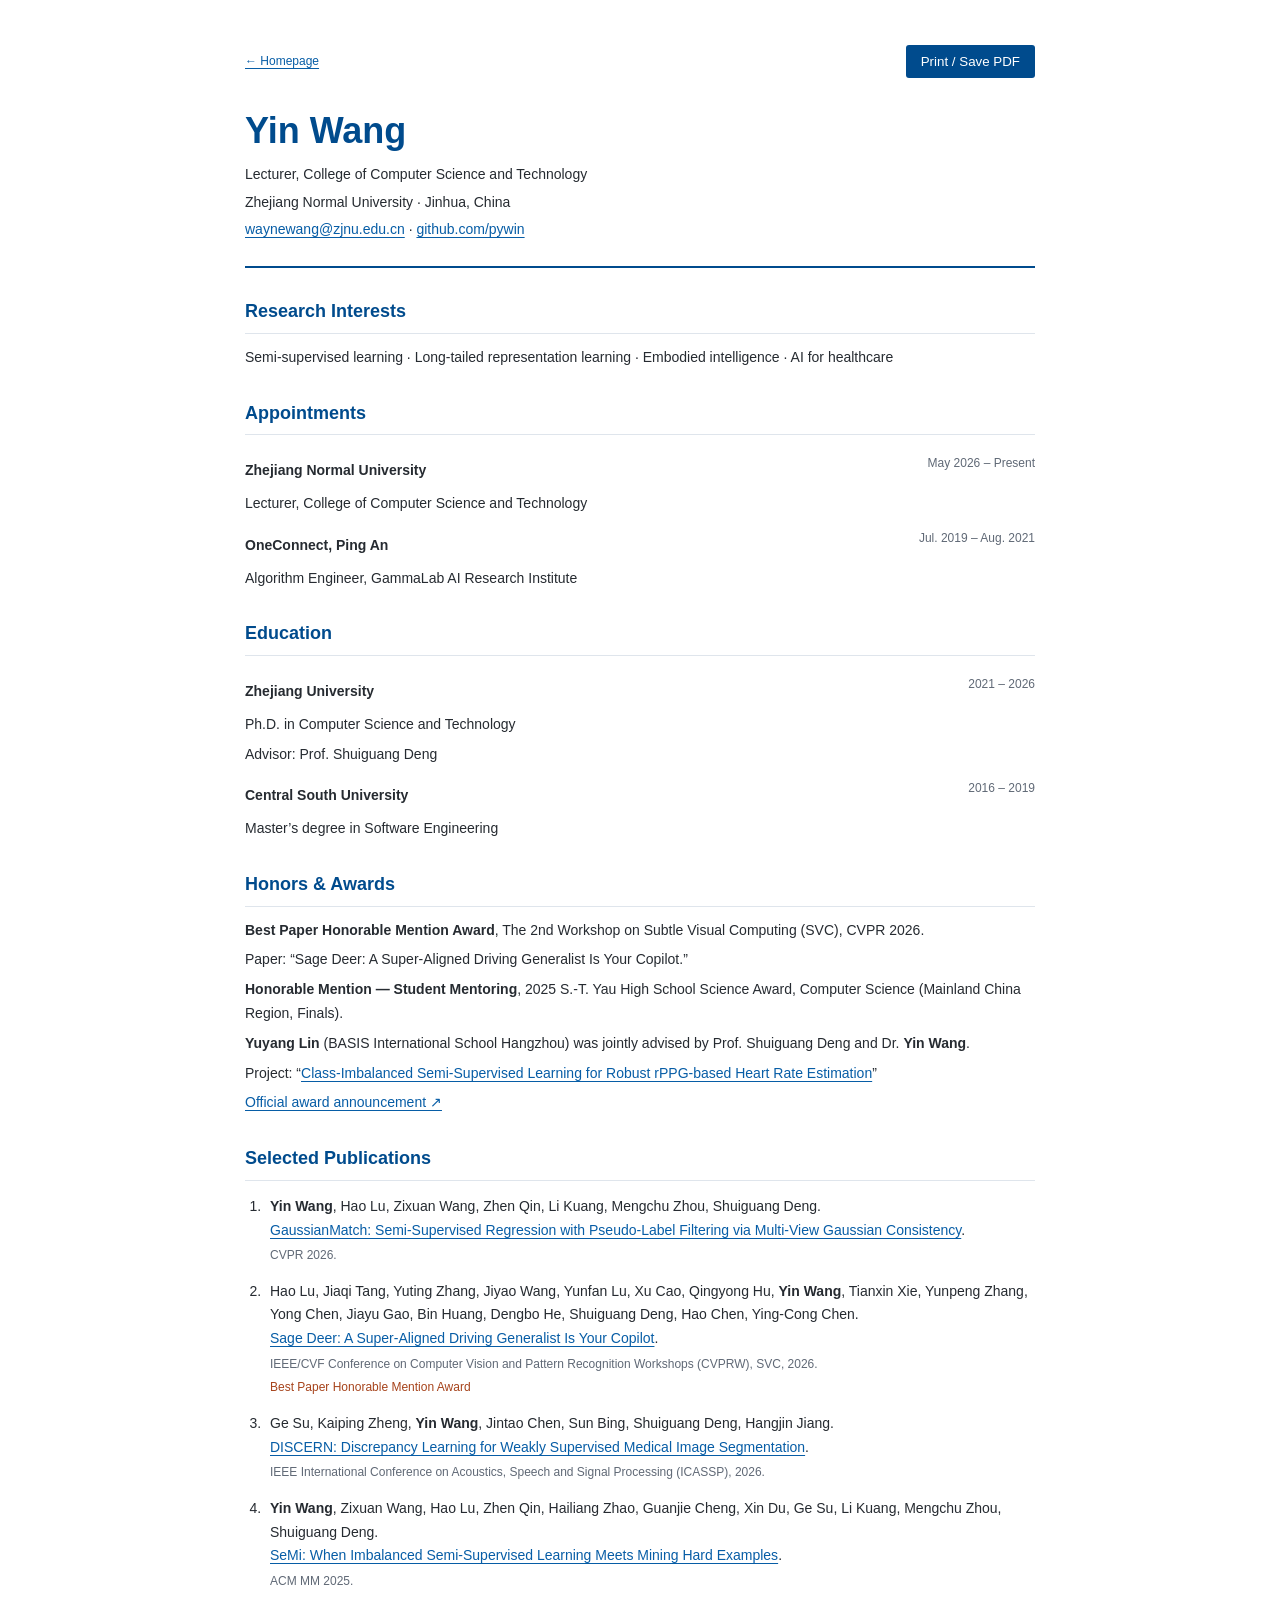
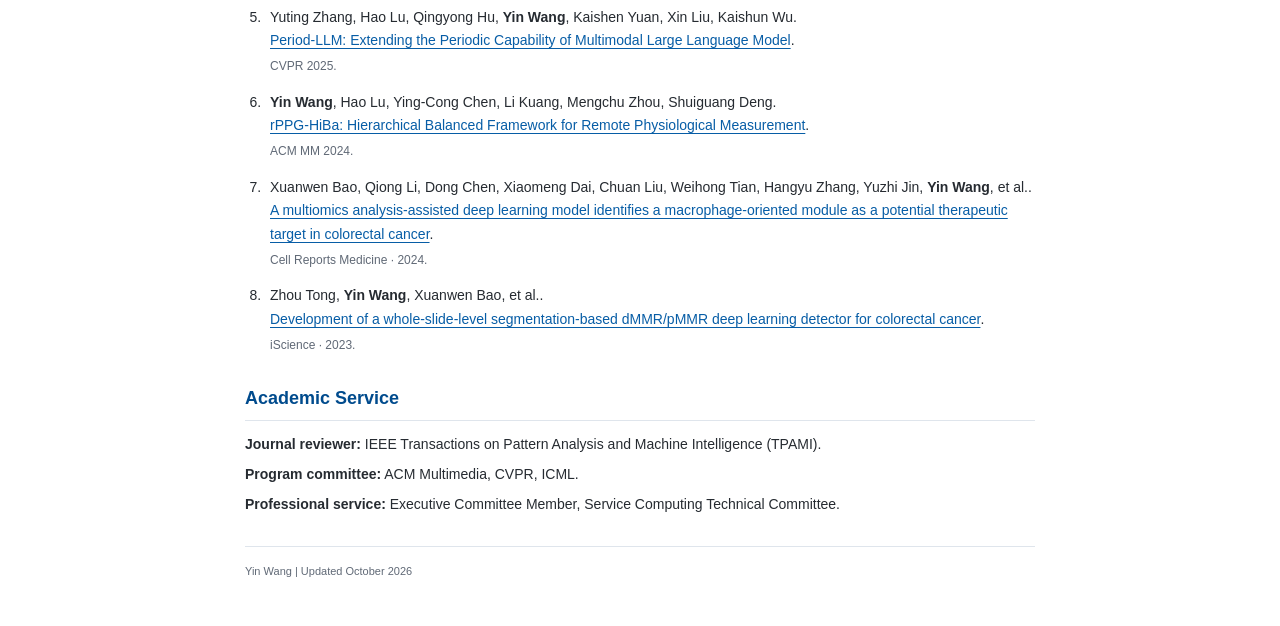
==== commit f19115a6: "Clarify joint student supervision in academic CV" ====
--- a/cv.html
+++ b/cv.html
@@ -3,5 +3,5 @@
 <section><h2>Research Interests</h2><p>Semi-supervised learning · Long-tailed representation learning · Embodied intelligence · AI for healthcare</p></section>
 <section><h2>Appointments</h2><div class="cv-row"><h3>Zhejiang Normal University</h3><p>May 2026 – Present</p></div><p>Lecturer, College of Computer Science and Technology</p><div class="cv-row"><h3>OneConnect, Ping An</h3><p>Jul. 2019 – Aug. 2021</p></div><p>Algorithm Engineer, GammaLab AI Research Institute</p></section>
 <section><h2>Education</h2><div class="cv-row"><h3>Zhejiang University</h3><p>2021 – 2026</p></div><p>Ph.D. in Computer Science and Technology</p><p>Advisor: Prof. Shuiguang Deng</p><div class="cv-row"><h3>Central South University</h3><p>2016 – 2019</p></div><p>Master’s degree in Software Engineering</p></section>
-<section><h2>Honors &amp; Awards</h2><p><strong>Best Paper Honorable Mention Award</strong>, The 2nd Workshop on Subtle Visual Computing (SVC), CVPR 2026.</p><p>Paper: “Sage Deer: A Super-Aligned Driving Generalist Is Your Copilot.”</p><p><strong>Honorable Mention — Student Mentoring</strong>, 2025 S.-T. Yau High School Science Award, Computer Science (Mainland China Region, Finals).</p><p>Co-advised <strong>Yuyang Lin</strong> (BASIS International School Hangzhou) with Prof. Shuiguang Deng.</p><p>Project: “<a href="https://www.yau-awards.com/uploads/file/20251111/20251111152436_54157.pdf" target="_blank" rel="noopener noreferrer">Class-Imbalanced Semi-Supervised Learning for Robust rPPG-based Heart Rate Estimation</a>”</p><p><a href="https://www.yau-awards.com/show-86-56.html" target="_blank" rel="noopener noreferrer">Official award announcement ↗</a></p></section>
+<section><h2>Honors &amp; Awards</h2><p><strong>Best Paper Honorable Mention Award</strong>, The 2nd Workshop on Subtle Visual Computing (SVC), CVPR 2026.</p><p>Paper: “Sage Deer: A Super-Aligned Driving Generalist Is Your Copilot.”</p><p><strong>Honorable Mention — Student Mentoring</strong>, 2025 S.-T. Yau High School Science Award, Computer Science (Mainland China Region, Finals).</p><p><strong>Yuyang Lin</strong> (BASIS International School Hangzhou) was jointly advised by Prof. Shuiguang Deng and Dr. <strong>Yin Wang</strong>.</p><p>Project: “<a href="https://www.yau-awards.com/uploads/file/20251111/20251111152436_54157.pdf" target="_blank" rel="noopener noreferrer">Class-Imbalanced Semi-Supervised Learning for Robust rPPG-based Heart Rate Estimation</a>”</p><p><a href="https://www.yau-awards.com/show-86-56.html" target="_blank" rel="noopener noreferrer">Official award announcement ↗</a></p></section>
 <section><h2>Selected Publications</h2><ol><li><strong>Yin Wang</strong>, Hao Lu, Zixuan Wang, Zhen Qin, Li Kuang, Mengchu Zhou, Shuiguang Deng.<br><a href="https://openaccess.thecvf.com/content/CVPR2026/html/Wang_GaussianMatch_Semi-Supervised_Regression_with_Pseudo-Label_Filtering_via_Multi-View_Gaussian_Consistency_CVPR_2026_paper.html" target="_blank" rel="noopener noreferrer">GaussianMatch: Semi-Supervised Regression with Pseudo-Label Filtering via Multi-View Gaussian Consistency</a>.<p>CVPR 2026.</p></li><li>Hao Lu, Jiaqi Tang, Yuting Zhang, Jiyao Wang, Yunfan Lu, Xu Cao, Qingyong Hu, <strong>Yin Wang</strong>, Tianxin Xie, Yunpeng Zhang, Yong Chen, Jiayu Gao, Bin Huang, Dengbo He, Shuiguang Deng, Hao Chen, Ying-Cong Chen.<br><a href="https://openaccess.thecvf.com/content/CVPR2026W/SVC/html/Lu_Sage_Deer_A_Super-Aligned_Driving_Generalist_Is_Your_Copilot_CVPRW_2026_paper.html" target="_blank" rel="noopener noreferrer">Sage Deer: A Super-Aligned Driving Generalist Is Your Copilot</a>.<p>IEEE/CVF Conference on Computer Vision and Pattern Recognition Workshops (CVPRW), SVC, 2026.</p><p class=award>Best Paper Honorable Mention Award</p></li><li>Ge Su, Kaiping Zheng, <strong>Yin Wang</strong>, Jintao Chen, Sun Bing, Shuiguang Deng, Hangjin Jiang.<br><a href="https://doi.org/10.1109/ICASSP55912.2026.11464619" target="_blank" rel="noopener noreferrer">DISCERN: Discrepancy Learning for Weakly Supervised Medical Image Segmentation</a>.<p>IEEE International Conference on Acoustics, Speech and Signal Processing (ICASSP), 2026.</p></li><li><strong>Yin Wang</strong>, Zixuan Wang, Hao Lu, Zhen Qin, Hailiang Zhao, Guanjie Cheng, Xin Du, Ge Su, Li Kuang, Mengchu Zhou, Shuiguang Deng.<br><a href="https://doi.org/10.1145/3746027.3755450" target="_blank" rel="noopener noreferrer">SeMi: When Imbalanced Semi-Supervised Learning Meets Mining Hard Examples</a>.<p>ACM MM 2025.</p></li><li>Yuting Zhang, Hao Lu, Qingyong Hu, <strong>Yin Wang</strong>, Kaishen Yuan, Xin Liu, Kaishun Wu.<br><a href="https://openaccess.thecvf.com/content/CVPR2025/html/Zhang_Period-LLM_Extending_the_Periodic_Capability_of_Multimodal_Large_Language_Model_CVPR_2025_paper.html" target="_blank" rel="noopener noreferrer">Period-LLM: Extending the Periodic Capability of Multimodal Large Language Model</a>.<p>CVPR 2025.</p></li><li><strong>Yin Wang</strong>, Hao Lu, Ying-Cong Chen, Li Kuang, Mengchu Zhou, Shuiguang Deng.<br><a href="https://doi.org/10.1145/3664647.3680986" target="_blank" rel="noopener noreferrer">rPPG-HiBa: Hierarchical Balanced Framework for Remote Physiological Measurement</a>.<p>ACM MM 2024.</p></li><li>Xuanwen Bao, Qiong Li, Dong Chen, Xiaomeng Dai, Chuan Liu, Weihong Tian, Hangyu Zhang, Yuzhi Jin, <strong>Yin Wang</strong>, et al..<br><a href="https://doi.org/10.1016/j.xcrm.2024.101399" target="_blank" rel="noopener noreferrer">A multiomics analysis-assisted deep learning model identifies a macrophage-oriented module as a potential therapeutic target in colorectal cancer</a>.<p>Cell Reports Medicine · 2024.</p></li><li>Zhou Tong, <strong>Yin Wang</strong>, Xuanwen Bao, et al..<br><a href="https://doi.org/10.1016/j.isci.2023.108468" target="_blank" rel="noopener noreferrer">Development of a whole-slide-level segmentation-based dMMR/pMMR deep learning detector for colorectal cancer</a>.<p>iScience · 2023.</p></li></ol></section><section><h2>Academic Service</h2><p><strong>Journal reviewer:</strong> IEEE Transactions on Pattern Analysis and Machine Intelligence (TPAMI).</p><p><strong>Program committee:</strong> ACM Multimedia, CVPR, ICML.</p><p><strong>Professional service:</strong> Executive Committee Member, Service Computing Technical Committee.</p></section><footer>Yin Wang | Updated October 2026</footer><script>document.getElementById('print-cv').addEventListener('click',function(){window.print();});</script></body></html>
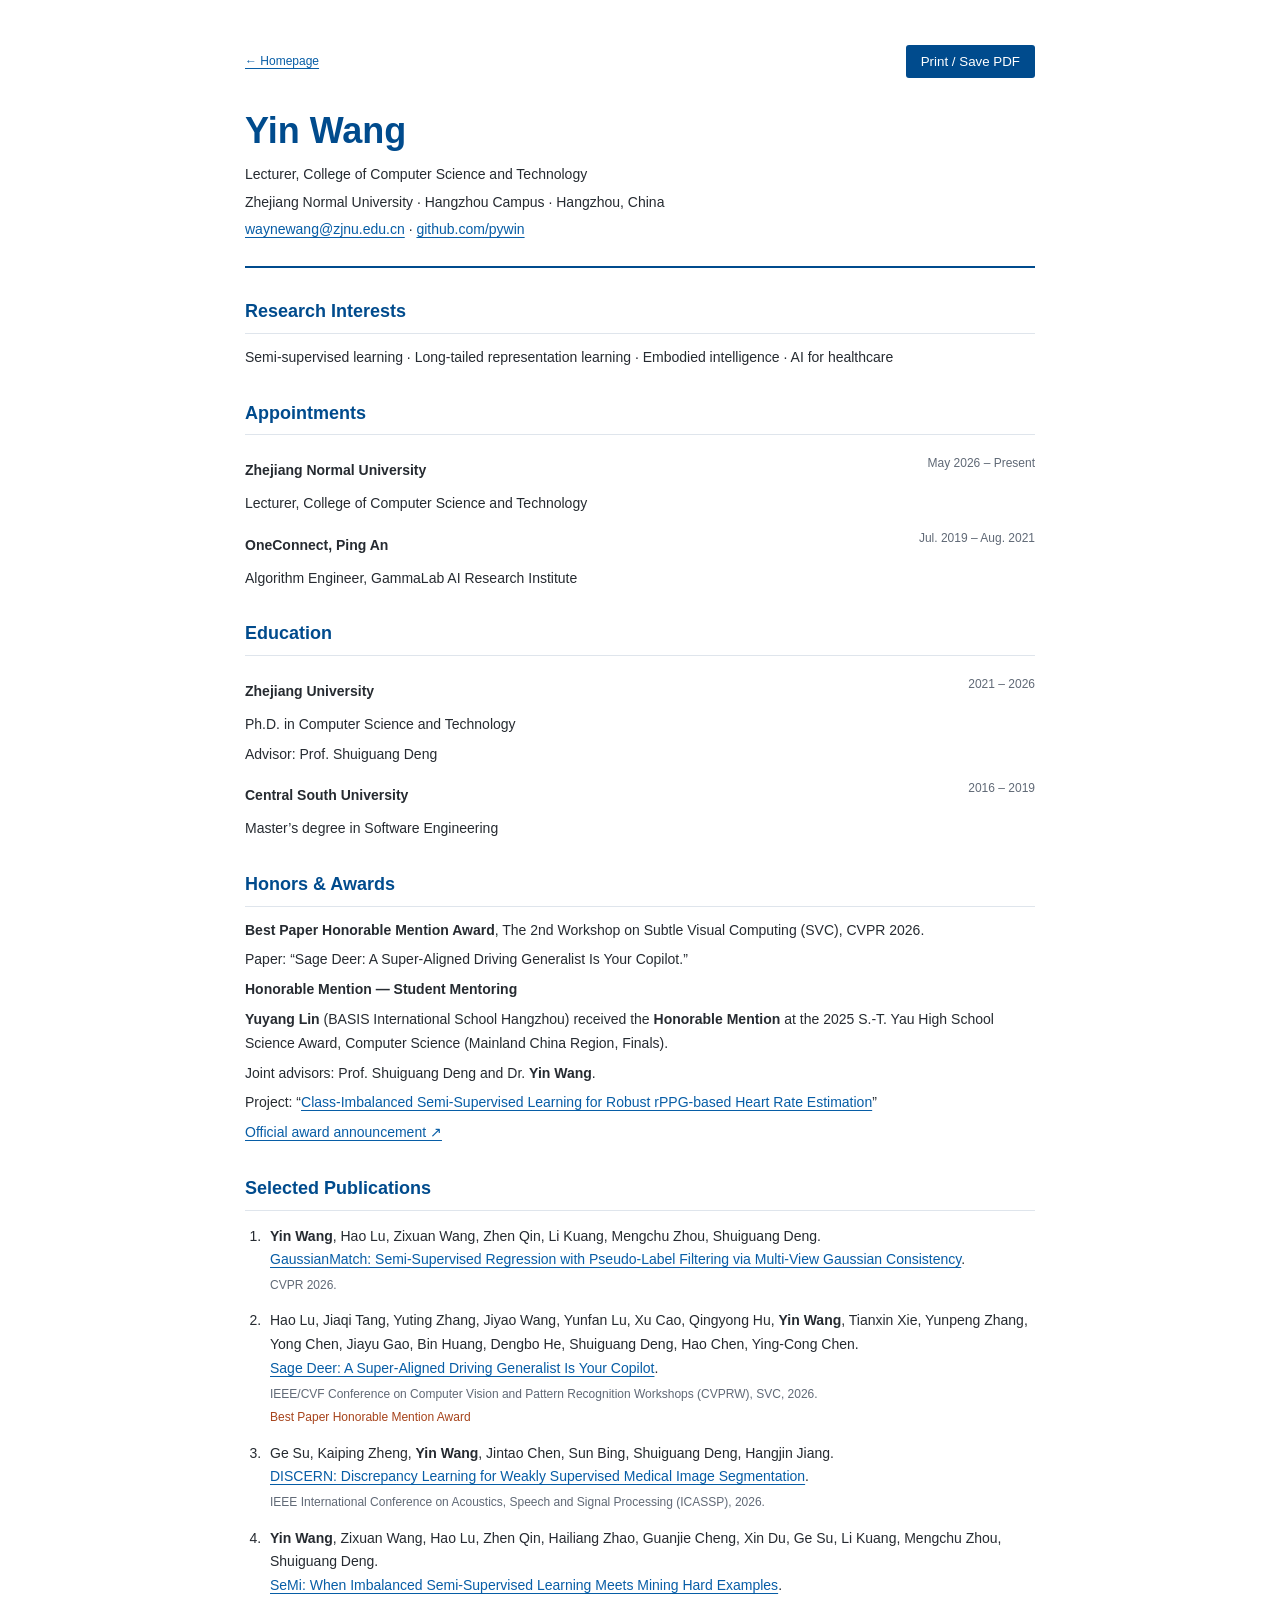
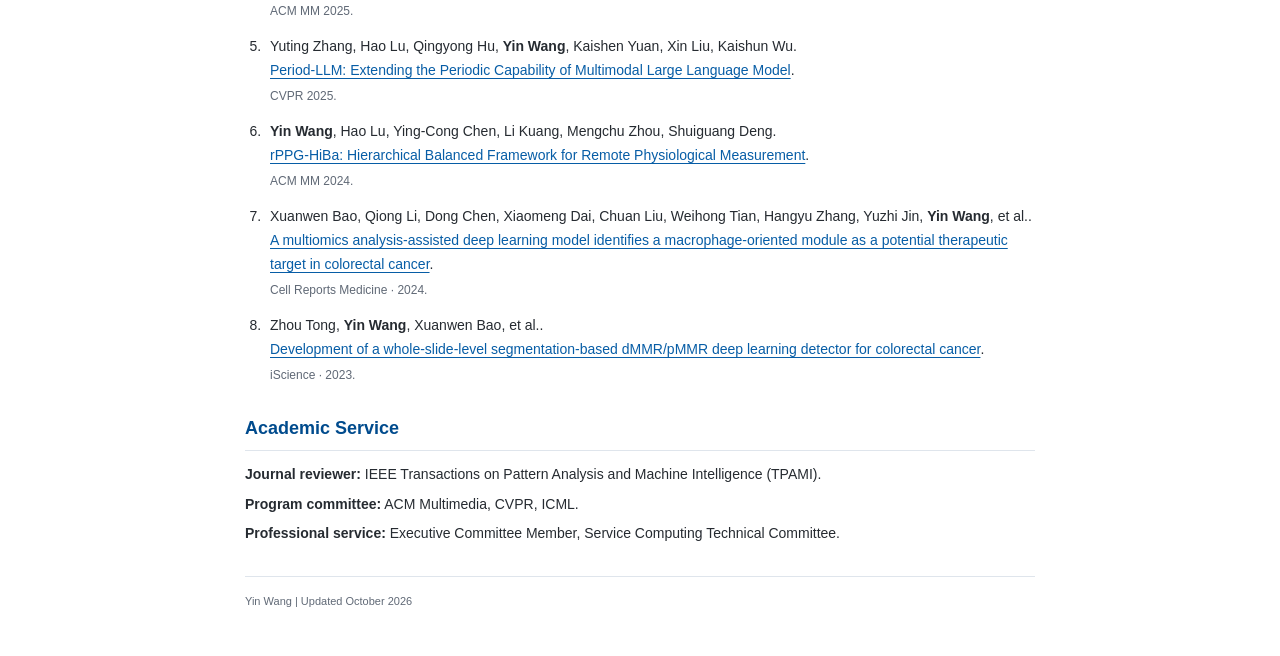
==== commit 8c0939bc: "Clarify award result, add institution logos and publication pages, and use Hangzhou Campus" ====
--- a/cv.html
+++ b/cv.html
@@ -1,7 +1,7 @@
-<!doctype html><html lang="en"><head><meta charset="utf-8"><meta name="viewport" content="width=device-width,initial-scale=1"><title>Academic CV — Yin Wang</title><meta name="description" content="Academic CV of Yin Wang, Lecturer at Zhejiang Normal University."><link rel="icon" href="assets/favicon.svg" type="image/svg+xml"><link rel="stylesheet" href="cv.css?v=20261016-blue2"></head><body>
-<div class="cv-tools"><a href="index.html">← Homepage</a><button type="button" id="print-cv">Print / Save PDF</button></div><header><h1>Yin Wang</h1><p>Lecturer, College of Computer Science and Technology</p><p>Zhejiang Normal University · Jinhua, China</p><p><a href="mailto:waynewang@zjnu.edu.cn">waynewang@zjnu.edu.cn</a> · <a href="https://github.com/pywin">github.com/pywin</a></p></header>
+<!doctype html><html lang="en"><head><meta charset="utf-8"><meta name="viewport" content="width=device-width,initial-scale=1"><title>Academic CV — Yin Wang</title><meta name="description" content="Academic CV of Yin Wang, Lecturer at Zhejiang Normal University."><link rel="icon" href="assets/favicon.svg" type="image/svg+xml"><link rel="stylesheet" href="cv.css?v=20261017-blue3"></head><body>
+<div class="cv-tools"><a href="index.html">← Homepage</a><button type="button" id="print-cv">Print / Save PDF</button></div><header><h1>Yin Wang</h1><p>Lecturer, College of Computer Science and Technology</p><p>Zhejiang Normal University · Hangzhou Campus · Hangzhou, China</p><p><a href="mailto:waynewang@zjnu.edu.cn">waynewang@zjnu.edu.cn</a> · <a href="https://github.com/pywin">github.com/pywin</a></p></header>
 <section><h2>Research Interests</h2><p>Semi-supervised learning · Long-tailed representation learning · Embodied intelligence · AI for healthcare</p></section>
 <section><h2>Appointments</h2><div class="cv-row"><h3>Zhejiang Normal University</h3><p>May 2026 – Present</p></div><p>Lecturer, College of Computer Science and Technology</p><div class="cv-row"><h3>OneConnect, Ping An</h3><p>Jul. 2019 – Aug. 2021</p></div><p>Algorithm Engineer, GammaLab AI Research Institute</p></section>
 <section><h2>Education</h2><div class="cv-row"><h3>Zhejiang University</h3><p>2021 – 2026</p></div><p>Ph.D. in Computer Science and Technology</p><p>Advisor: Prof. Shuiguang Deng</p><div class="cv-row"><h3>Central South University</h3><p>2016 – 2019</p></div><p>Master’s degree in Software Engineering</p></section>
-<section><h2>Honors &amp; Awards</h2><p><strong>Best Paper Honorable Mention Award</strong>, The 2nd Workshop on Subtle Visual Computing (SVC), CVPR 2026.</p><p>Paper: “Sage Deer: A Super-Aligned Driving Generalist Is Your Copilot.”</p><p><strong>Honorable Mention — Student Mentoring</strong>, 2025 S.-T. Yau High School Science Award, Computer Science (Mainland China Region, Finals).</p><p><strong>Yuyang Lin</strong> (BASIS International School Hangzhou) was jointly advised by Prof. Shuiguang Deng and Dr. <strong>Yin Wang</strong>.</p><p>Project: “<a href="https://www.yau-awards.com/uploads/file/20251111/20251111152436_54157.pdf" target="_blank" rel="noopener noreferrer">Class-Imbalanced Semi-Supervised Learning for Robust rPPG-based Heart Rate Estimation</a>”</p><p><a href="https://www.yau-awards.com/show-86-56.html" target="_blank" rel="noopener noreferrer">Official award announcement ↗</a></p></section>
+<section><h2>Honors &amp; Awards</h2><p><strong>Best Paper Honorable Mention Award</strong>, The 2nd Workshop on Subtle Visual Computing (SVC), CVPR 2026.</p><p>Paper: “Sage Deer: A Super-Aligned Driving Generalist Is Your Copilot.”</p><p><strong>Honorable Mention — Student Mentoring</strong></p><p><strong>Yuyang Lin</strong> (BASIS International School Hangzhou) received the <strong>Honorable Mention</strong> at the 2025 S.-T. Yau High School Science Award, Computer Science (Mainland China Region, Finals).</p><p>Joint advisors: Prof. Shuiguang Deng and Dr. <strong>Yin Wang</strong>.</p><p>Project: “<a href="https://www.yau-awards.com/uploads/file/20251111/20251111152436_54157.pdf" target="_blank" rel="noopener noreferrer">Class-Imbalanced Semi-Supervised Learning for Robust rPPG-based Heart Rate Estimation</a>”</p><p><a href="https://www.yau-awards.com/show-86-56.html" target="_blank" rel="noopener noreferrer">Official award announcement ↗</a></p></section>
 <section><h2>Selected Publications</h2><ol><li><strong>Yin Wang</strong>, Hao Lu, Zixuan Wang, Zhen Qin, Li Kuang, Mengchu Zhou, Shuiguang Deng.<br><a href="https://openaccess.thecvf.com/content/CVPR2026/html/Wang_GaussianMatch_Semi-Supervised_Regression_with_Pseudo-Label_Filtering_via_Multi-View_Gaussian_Consistency_CVPR_2026_paper.html" target="_blank" rel="noopener noreferrer">GaussianMatch: Semi-Supervised Regression with Pseudo-Label Filtering via Multi-View Gaussian Consistency</a>.<p>CVPR 2026.</p></li><li>Hao Lu, Jiaqi Tang, Yuting Zhang, Jiyao Wang, Yunfan Lu, Xu Cao, Qingyong Hu, <strong>Yin Wang</strong>, Tianxin Xie, Yunpeng Zhang, Yong Chen, Jiayu Gao, Bin Huang, Dengbo He, Shuiguang Deng, Hao Chen, Ying-Cong Chen.<br><a href="https://openaccess.thecvf.com/content/CVPR2026W/SVC/html/Lu_Sage_Deer_A_Super-Aligned_Driving_Generalist_Is_Your_Copilot_CVPRW_2026_paper.html" target="_blank" rel="noopener noreferrer">Sage Deer: A Super-Aligned Driving Generalist Is Your Copilot</a>.<p>IEEE/CVF Conference on Computer Vision and Pattern Recognition Workshops (CVPRW), SVC, 2026.</p><p class=award>Best Paper Honorable Mention Award</p></li><li>Ge Su, Kaiping Zheng, <strong>Yin Wang</strong>, Jintao Chen, Sun Bing, Shuiguang Deng, Hangjin Jiang.<br><a href="https://doi.org/10.1109/ICASSP55912.2026.11464619" target="_blank" rel="noopener noreferrer">DISCERN: Discrepancy Learning for Weakly Supervised Medical Image Segmentation</a>.<p>IEEE International Conference on Acoustics, Speech and Signal Processing (ICASSP), 2026.</p></li><li><strong>Yin Wang</strong>, Zixuan Wang, Hao Lu, Zhen Qin, Hailiang Zhao, Guanjie Cheng, Xin Du, Ge Su, Li Kuang, Mengchu Zhou, Shuiguang Deng.<br><a href="https://doi.org/10.1145/3746027.3755450" target="_blank" rel="noopener noreferrer">SeMi: When Imbalanced Semi-Supervised Learning Meets Mining Hard Examples</a>.<p>ACM MM 2025.</p></li><li>Yuting Zhang, Hao Lu, Qingyong Hu, <strong>Yin Wang</strong>, Kaishen Yuan, Xin Liu, Kaishun Wu.<br><a href="https://openaccess.thecvf.com/content/CVPR2025/html/Zhang_Period-LLM_Extending_the_Periodic_Capability_of_Multimodal_Large_Language_Model_CVPR_2025_paper.html" target="_blank" rel="noopener noreferrer">Period-LLM: Extending the Periodic Capability of Multimodal Large Language Model</a>.<p>CVPR 2025.</p></li><li><strong>Yin Wang</strong>, Hao Lu, Ying-Cong Chen, Li Kuang, Mengchu Zhou, Shuiguang Deng.<br><a href="https://doi.org/10.1145/3664647.3680986" target="_blank" rel="noopener noreferrer">rPPG-HiBa: Hierarchical Balanced Framework for Remote Physiological Measurement</a>.<p>ACM MM 2024.</p></li><li>Xuanwen Bao, Qiong Li, Dong Chen, Xiaomeng Dai, Chuan Liu, Weihong Tian, Hangyu Zhang, Yuzhi Jin, <strong>Yin Wang</strong>, et al..<br><a href="https://doi.org/10.1016/j.xcrm.2024.101399" target="_blank" rel="noopener noreferrer">A multiomics analysis-assisted deep learning model identifies a macrophage-oriented module as a potential therapeutic target in colorectal cancer</a>.<p>Cell Reports Medicine · 2024.</p></li><li>Zhou Tong, <strong>Yin Wang</strong>, Xuanwen Bao, et al..<br><a href="https://doi.org/10.1016/j.isci.2023.108468" target="_blank" rel="noopener noreferrer">Development of a whole-slide-level segmentation-based dMMR/pMMR deep learning detector for colorectal cancer</a>.<p>iScience · 2023.</p></li></ol></section><section><h2>Academic Service</h2><p><strong>Journal reviewer:</strong> IEEE Transactions on Pattern Analysis and Machine Intelligence (TPAMI).</p><p><strong>Program committee:</strong> ACM Multimedia, CVPR, ICML.</p><p><strong>Professional service:</strong> Executive Committee Member, Service Computing Technical Committee.</p></section><footer>Yin Wang | Updated October 2026</footer><script>document.getElementById('print-cv').addEventListener('click',function(){window.print();});</script></body></html>
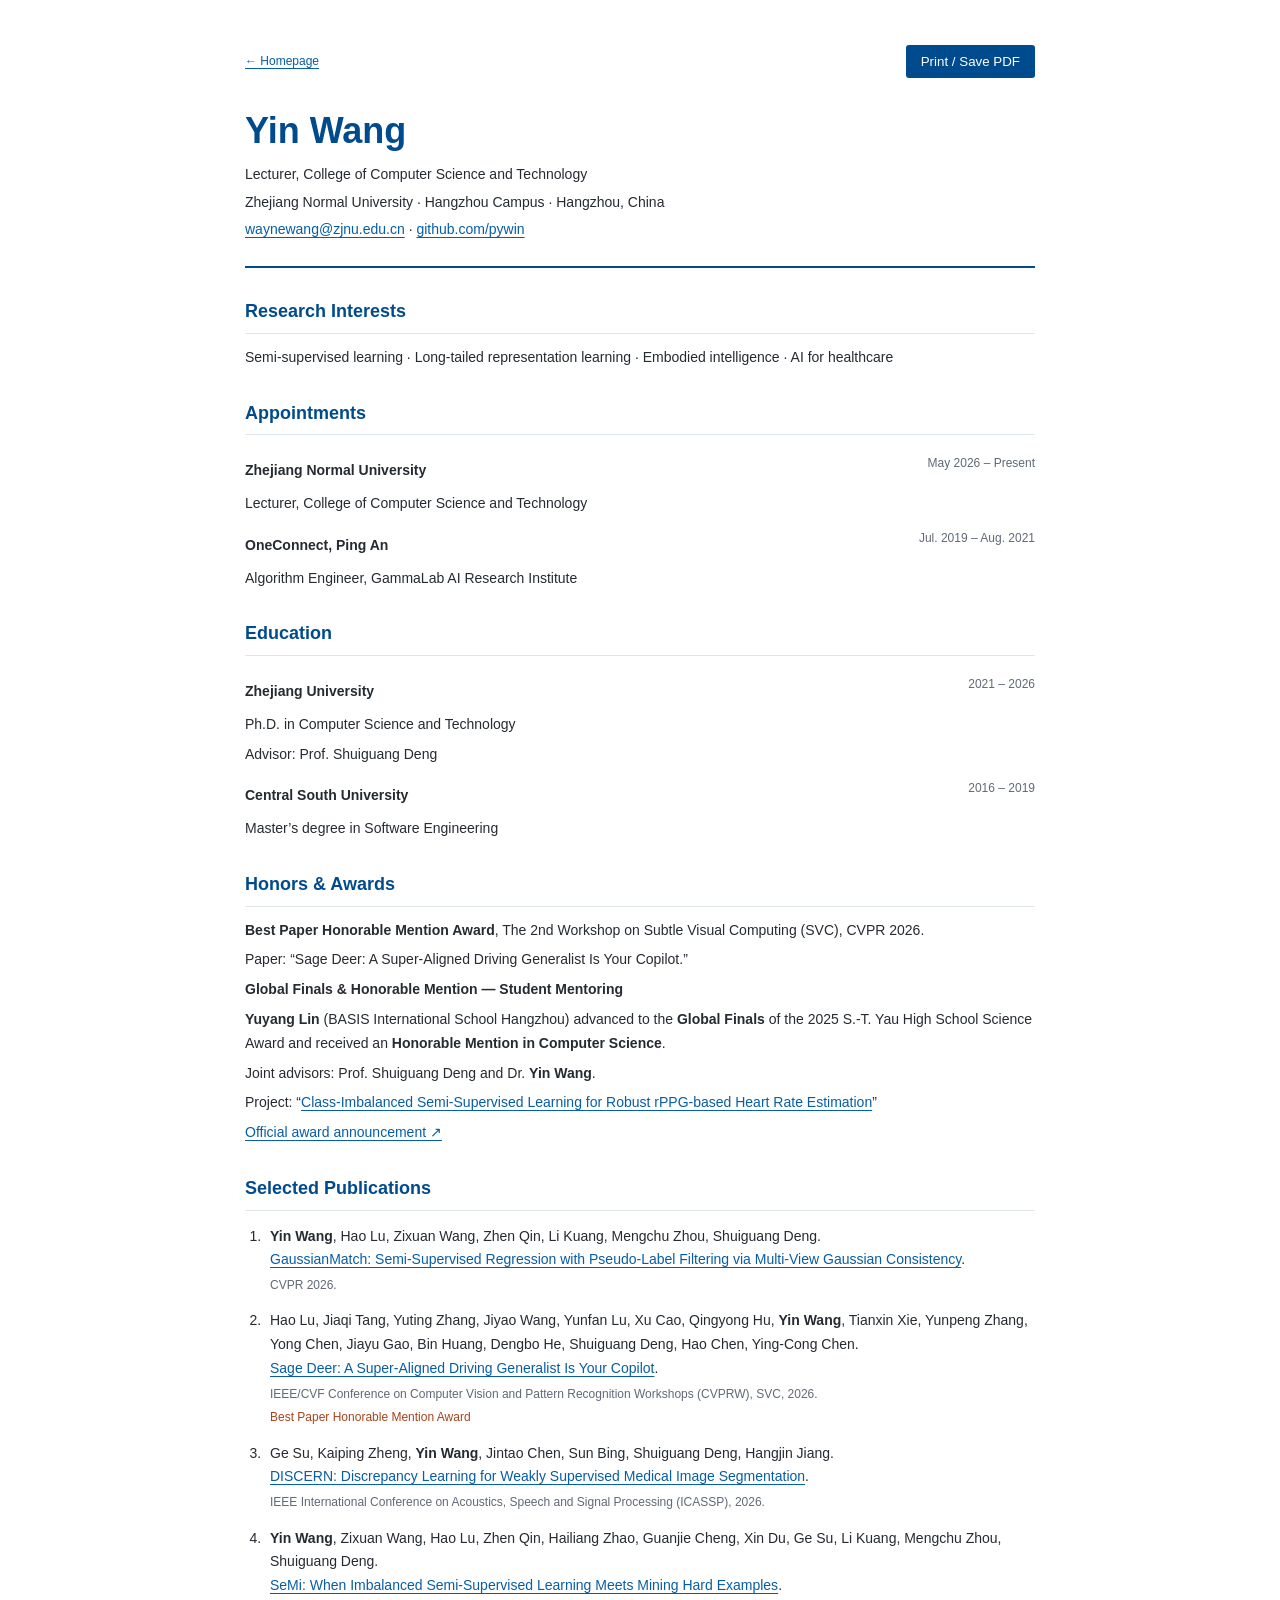
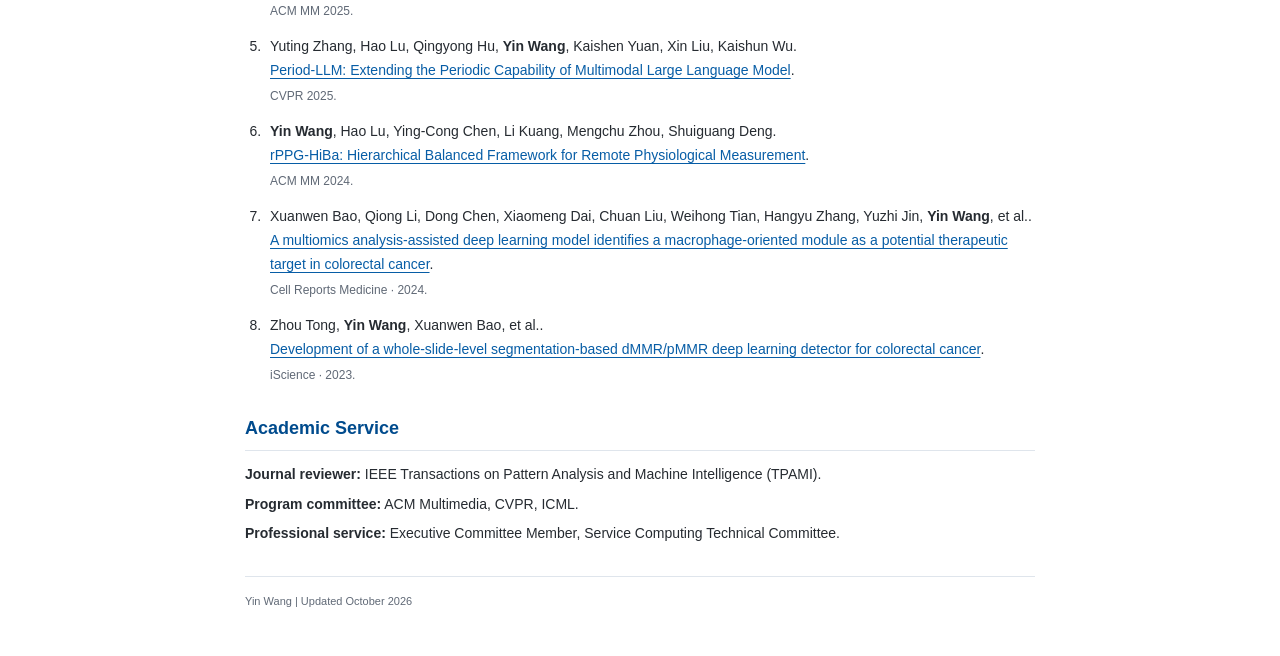
==== commit 15bad634: "Highlight Yau Global Finals qualification and Computer Science Honorable Mention" ====
--- a/cv.html
+++ b/cv.html
@@ -3,5 +3,5 @@
 <section><h2>Research Interests</h2><p>Semi-supervised learning · Long-tailed representation learning · Embodied intelligence · AI for healthcare</p></section>
 <section><h2>Appointments</h2><div class="cv-row"><h3>Zhejiang Normal University</h3><p>May 2026 – Present</p></div><p>Lecturer, College of Computer Science and Technology</p><div class="cv-row"><h3>OneConnect, Ping An</h3><p>Jul. 2019 – Aug. 2021</p></div><p>Algorithm Engineer, GammaLab AI Research Institute</p></section>
 <section><h2>Education</h2><div class="cv-row"><h3>Zhejiang University</h3><p>2021 – 2026</p></div><p>Ph.D. in Computer Science and Technology</p><p>Advisor: Prof. Shuiguang Deng</p><div class="cv-row"><h3>Central South University</h3><p>2016 – 2019</p></div><p>Master’s degree in Software Engineering</p></section>
-<section><h2>Honors &amp; Awards</h2><p><strong>Best Paper Honorable Mention Award</strong>, The 2nd Workshop on Subtle Visual Computing (SVC), CVPR 2026.</p><p>Paper: “Sage Deer: A Super-Aligned Driving Generalist Is Your Copilot.”</p><p><strong>Honorable Mention — Student Mentoring</strong></p><p><strong>Yuyang Lin</strong> (BASIS International School Hangzhou) received the <strong>Honorable Mention</strong> at the 2025 S.-T. Yau High School Science Award, Computer Science (Mainland China Region, Finals).</p><p>Joint advisors: Prof. Shuiguang Deng and Dr. <strong>Yin Wang</strong>.</p><p>Project: “<a href="https://www.yau-awards.com/uploads/file/20251111/20251111152436_54157.pdf" target="_blank" rel="noopener noreferrer">Class-Imbalanced Semi-Supervised Learning for Robust rPPG-based Heart Rate Estimation</a>”</p><p><a href="https://www.yau-awards.com/show-86-56.html" target="_blank" rel="noopener noreferrer">Official award announcement ↗</a></p></section>
+<section><h2>Honors &amp; Awards</h2><p><strong>Best Paper Honorable Mention Award</strong>, The 2nd Workshop on Subtle Visual Computing (SVC), CVPR 2026.</p><p>Paper: “Sage Deer: A Super-Aligned Driving Generalist Is Your Copilot.”</p><p><strong>Global Finals &amp; Honorable Mention — Student Mentoring</strong></p><p><strong>Yuyang Lin</strong> (BASIS International School Hangzhou) advanced to the <strong>Global Finals</strong> of the 2025 S.-T. Yau High School Science Award and received an <strong>Honorable Mention in Computer Science</strong>.</p><p>Joint advisors: Prof. Shuiguang Deng and Dr. <strong>Yin Wang</strong>.</p><p>Project: “<a href="https://www.yau-awards.com/uploads/file/20251111/20251111152436_54157.pdf" target="_blank" rel="noopener noreferrer">Class-Imbalanced Semi-Supervised Learning for Robust rPPG-based Heart Rate Estimation</a>”</p><p><a href="https://www.yau-awards.com/show-86-56.html" target="_blank" rel="noopener noreferrer">Official award announcement ↗</a></p></section>
 <section><h2>Selected Publications</h2><ol><li><strong>Yin Wang</strong>, Hao Lu, Zixuan Wang, Zhen Qin, Li Kuang, Mengchu Zhou, Shuiguang Deng.<br><a href="https://openaccess.thecvf.com/content/CVPR2026/html/Wang_GaussianMatch_Semi-Supervised_Regression_with_Pseudo-Label_Filtering_via_Multi-View_Gaussian_Consistency_CVPR_2026_paper.html" target="_blank" rel="noopener noreferrer">GaussianMatch: Semi-Supervised Regression with Pseudo-Label Filtering via Multi-View Gaussian Consistency</a>.<p>CVPR 2026.</p></li><li>Hao Lu, Jiaqi Tang, Yuting Zhang, Jiyao Wang, Yunfan Lu, Xu Cao, Qingyong Hu, <strong>Yin Wang</strong>, Tianxin Xie, Yunpeng Zhang, Yong Chen, Jiayu Gao, Bin Huang, Dengbo He, Shuiguang Deng, Hao Chen, Ying-Cong Chen.<br><a href="https://openaccess.thecvf.com/content/CVPR2026W/SVC/html/Lu_Sage_Deer_A_Super-Aligned_Driving_Generalist_Is_Your_Copilot_CVPRW_2026_paper.html" target="_blank" rel="noopener noreferrer">Sage Deer: A Super-Aligned Driving Generalist Is Your Copilot</a>.<p>IEEE/CVF Conference on Computer Vision and Pattern Recognition Workshops (CVPRW), SVC, 2026.</p><p class=award>Best Paper Honorable Mention Award</p></li><li>Ge Su, Kaiping Zheng, <strong>Yin Wang</strong>, Jintao Chen, Sun Bing, Shuiguang Deng, Hangjin Jiang.<br><a href="https://doi.org/10.1109/ICASSP55912.2026.11464619" target="_blank" rel="noopener noreferrer">DISCERN: Discrepancy Learning for Weakly Supervised Medical Image Segmentation</a>.<p>IEEE International Conference on Acoustics, Speech and Signal Processing (ICASSP), 2026.</p></li><li><strong>Yin Wang</strong>, Zixuan Wang, Hao Lu, Zhen Qin, Hailiang Zhao, Guanjie Cheng, Xin Du, Ge Su, Li Kuang, Mengchu Zhou, Shuiguang Deng.<br><a href="https://doi.org/10.1145/3746027.3755450" target="_blank" rel="noopener noreferrer">SeMi: When Imbalanced Semi-Supervised Learning Meets Mining Hard Examples</a>.<p>ACM MM 2025.</p></li><li>Yuting Zhang, Hao Lu, Qingyong Hu, <strong>Yin Wang</strong>, Kaishen Yuan, Xin Liu, Kaishun Wu.<br><a href="https://openaccess.thecvf.com/content/CVPR2025/html/Zhang_Period-LLM_Extending_the_Periodic_Capability_of_Multimodal_Large_Language_Model_CVPR_2025_paper.html" target="_blank" rel="noopener noreferrer">Period-LLM: Extending the Periodic Capability of Multimodal Large Language Model</a>.<p>CVPR 2025.</p></li><li><strong>Yin Wang</strong>, Hao Lu, Ying-Cong Chen, Li Kuang, Mengchu Zhou, Shuiguang Deng.<br><a href="https://doi.org/10.1145/3664647.3680986" target="_blank" rel="noopener noreferrer">rPPG-HiBa: Hierarchical Balanced Framework for Remote Physiological Measurement</a>.<p>ACM MM 2024.</p></li><li>Xuanwen Bao, Qiong Li, Dong Chen, Xiaomeng Dai, Chuan Liu, Weihong Tian, Hangyu Zhang, Yuzhi Jin, <strong>Yin Wang</strong>, et al..<br><a href="https://doi.org/10.1016/j.xcrm.2024.101399" target="_blank" rel="noopener noreferrer">A multiomics analysis-assisted deep learning model identifies a macrophage-oriented module as a potential therapeutic target in colorectal cancer</a>.<p>Cell Reports Medicine · 2024.</p></li><li>Zhou Tong, <strong>Yin Wang</strong>, Xuanwen Bao, et al..<br><a href="https://doi.org/10.1016/j.isci.2023.108468" target="_blank" rel="noopener noreferrer">Development of a whole-slide-level segmentation-based dMMR/pMMR deep learning detector for colorectal cancer</a>.<p>iScience · 2023.</p></li></ol></section><section><h2>Academic Service</h2><p><strong>Journal reviewer:</strong> IEEE Transactions on Pattern Analysis and Machine Intelligence (TPAMI).</p><p><strong>Program committee:</strong> ACM Multimedia, CVPR, ICML.</p><p><strong>Professional service:</strong> Executive Committee Member, Service Computing Technical Committee.</p></section><footer>Yin Wang | Updated October 2026</footer><script>document.getElementById('print-cv').addEventListener('click',function(){window.print();});</script></body></html>
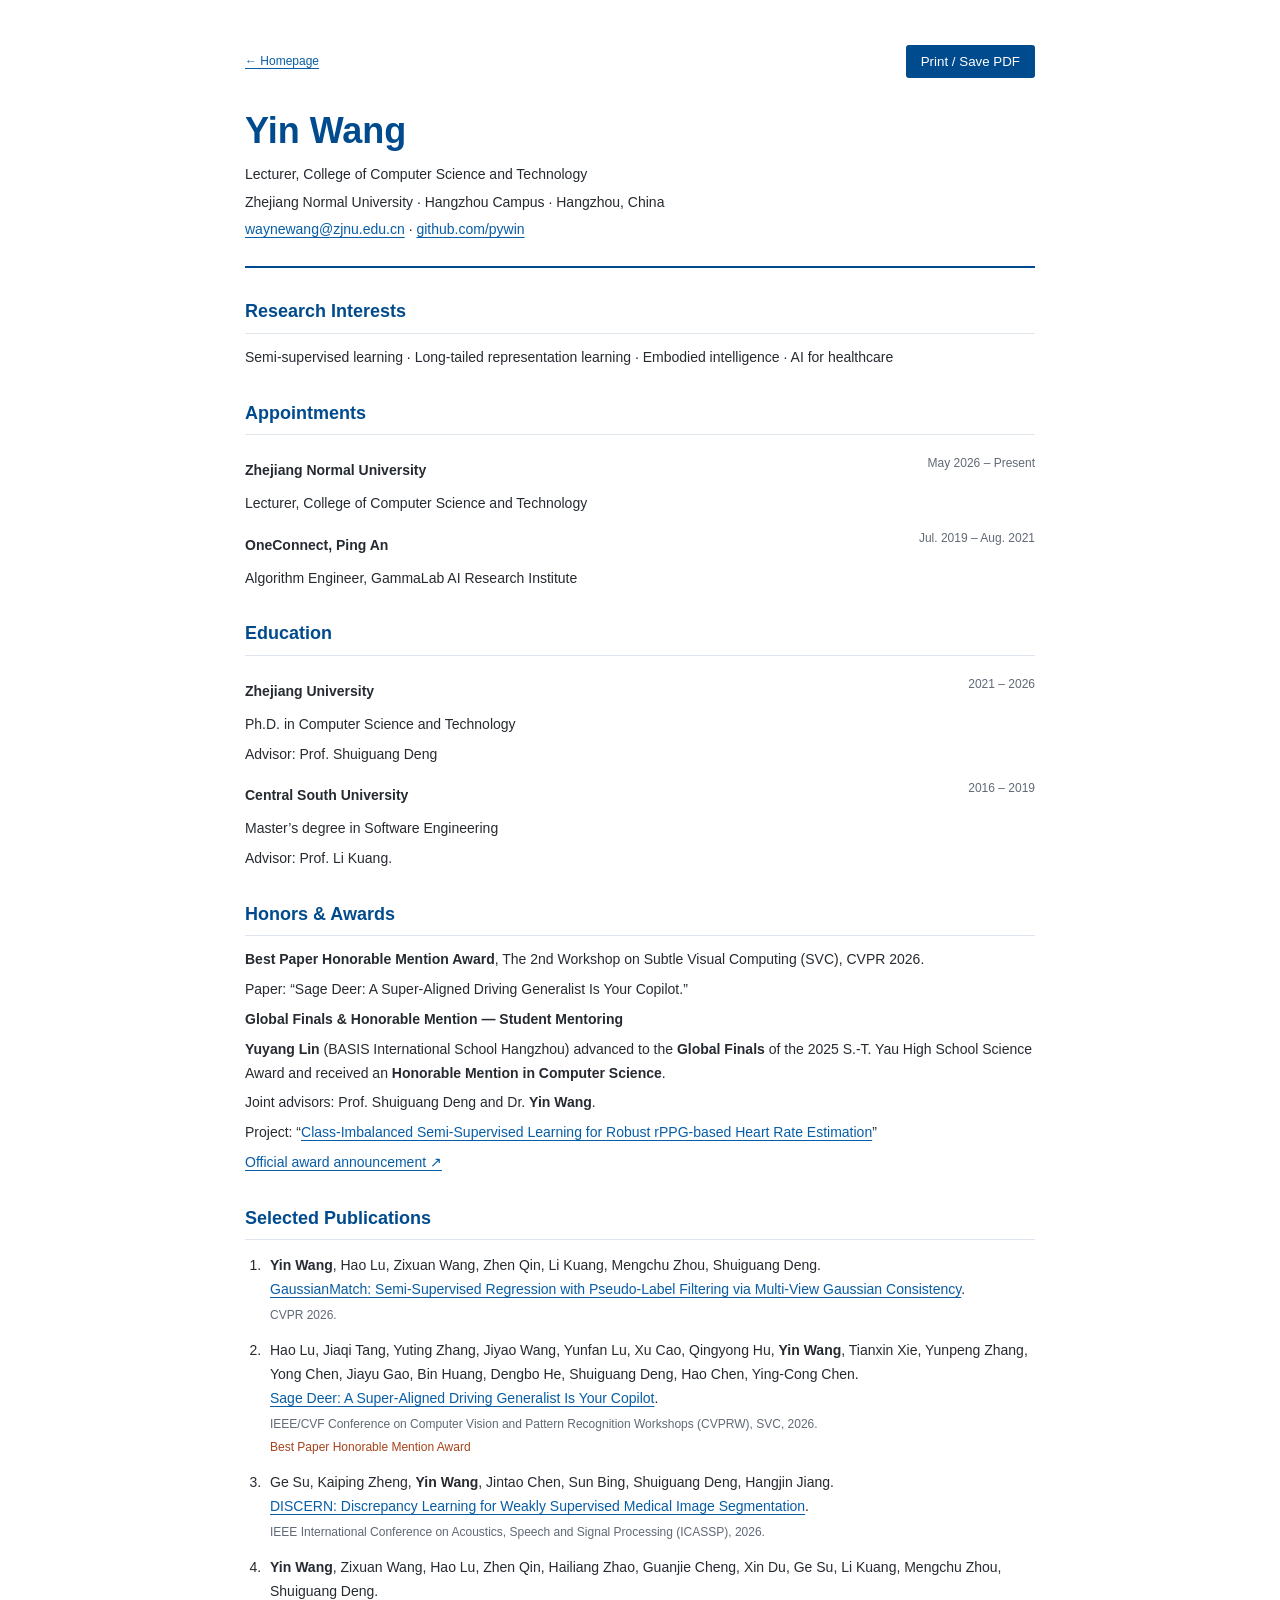
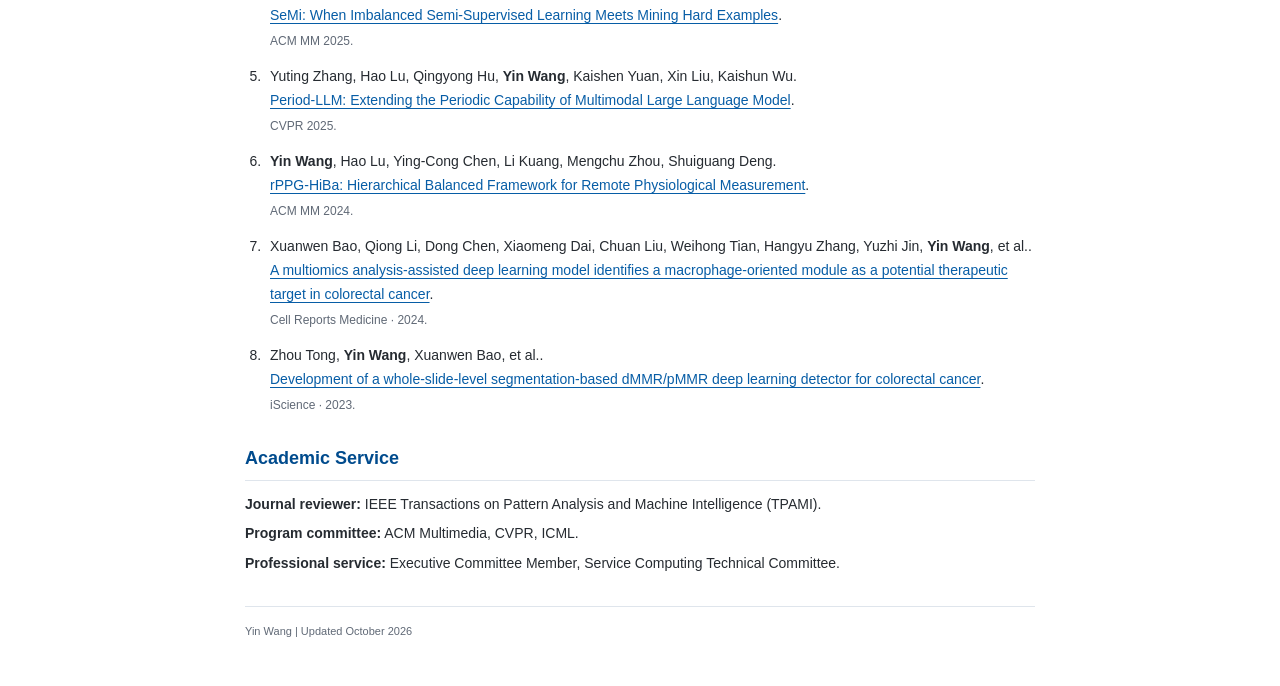
==== commit e9306e8b: "Use official ZJNU branding, consolidate biography and add Prof. Li Kuang as master's advisor" ====
--- a/cv.html
+++ b/cv.html
@@ -1,7 +1,7 @@
-<!doctype html><html lang="en"><head><meta charset="utf-8"><meta name="viewport" content="width=device-width,initial-scale=1"><title>Academic CV — Yin Wang</title><meta name="description" content="Academic CV of Yin Wang, Lecturer at Zhejiang Normal University."><link rel="icon" href="assets/favicon.svg" type="image/svg+xml"><link rel="stylesheet" href="cv.css?v=20261017-blue3"></head><body>
+<!doctype html><html lang="en"><head><meta charset="utf-8"><meta name="viewport" content="width=device-width,initial-scale=1"><title>Academic CV — Yin Wang</title><meta name="description" content="Academic CV of Yin Wang, Lecturer at Zhejiang Normal University."><link rel="icon" href="assets/favicon.svg" type="image/svg+xml"><link rel="stylesheet" href="cv.css?v=20261017-blue4"></head><body>
 <div class="cv-tools"><a href="index.html">← Homepage</a><button type="button" id="print-cv">Print / Save PDF</button></div><header><h1>Yin Wang</h1><p>Lecturer, College of Computer Science and Technology</p><p>Zhejiang Normal University · Hangzhou Campus · Hangzhou, China</p><p><a href="mailto:waynewang@zjnu.edu.cn">waynewang@zjnu.edu.cn</a> · <a href="https://github.com/pywin">github.com/pywin</a></p></header>
 <section><h2>Research Interests</h2><p>Semi-supervised learning · Long-tailed representation learning · Embodied intelligence · AI for healthcare</p></section>
 <section><h2>Appointments</h2><div class="cv-row"><h3>Zhejiang Normal University</h3><p>May 2026 – Present</p></div><p>Lecturer, College of Computer Science and Technology</p><div class="cv-row"><h3>OneConnect, Ping An</h3><p>Jul. 2019 – Aug. 2021</p></div><p>Algorithm Engineer, GammaLab AI Research Institute</p></section>
-<section><h2>Education</h2><div class="cv-row"><h3>Zhejiang University</h3><p>2021 – 2026</p></div><p>Ph.D. in Computer Science and Technology</p><p>Advisor: Prof. Shuiguang Deng</p><div class="cv-row"><h3>Central South University</h3><p>2016 – 2019</p></div><p>Master’s degree in Software Engineering</p></section>
+<section><h2>Education</h2><div class="cv-row"><h3>Zhejiang University</h3><p>2021 – 2026</p></div><p>Ph.D. in Computer Science and Technology</p><p>Advisor: Prof. Shuiguang Deng</p><div class="cv-row"><h3>Central South University</h3><p>2016 – 2019</p></div><p>Master’s degree in Software Engineering</p><p>Advisor: Prof. Li Kuang.</p></section>
 <section><h2>Honors &amp; Awards</h2><p><strong>Best Paper Honorable Mention Award</strong>, The 2nd Workshop on Subtle Visual Computing (SVC), CVPR 2026.</p><p>Paper: “Sage Deer: A Super-Aligned Driving Generalist Is Your Copilot.”</p><p><strong>Global Finals &amp; Honorable Mention — Student Mentoring</strong></p><p><strong>Yuyang Lin</strong> (BASIS International School Hangzhou) advanced to the <strong>Global Finals</strong> of the 2025 S.-T. Yau High School Science Award and received an <strong>Honorable Mention in Computer Science</strong>.</p><p>Joint advisors: Prof. Shuiguang Deng and Dr. <strong>Yin Wang</strong>.</p><p>Project: “<a href="https://www.yau-awards.com/uploads/file/20251111/20251111152436_54157.pdf" target="_blank" rel="noopener noreferrer">Class-Imbalanced Semi-Supervised Learning for Robust rPPG-based Heart Rate Estimation</a>”</p><p><a href="https://www.yau-awards.com/show-86-56.html" target="_blank" rel="noopener noreferrer">Official award announcement ↗</a></p></section>
 <section><h2>Selected Publications</h2><ol><li><strong>Yin Wang</strong>, Hao Lu, Zixuan Wang, Zhen Qin, Li Kuang, Mengchu Zhou, Shuiguang Deng.<br><a href="https://openaccess.thecvf.com/content/CVPR2026/html/Wang_GaussianMatch_Semi-Supervised_Regression_with_Pseudo-Label_Filtering_via_Multi-View_Gaussian_Consistency_CVPR_2026_paper.html" target="_blank" rel="noopener noreferrer">GaussianMatch: Semi-Supervised Regression with Pseudo-Label Filtering via Multi-View Gaussian Consistency</a>.<p>CVPR 2026.</p></li><li>Hao Lu, Jiaqi Tang, Yuting Zhang, Jiyao Wang, Yunfan Lu, Xu Cao, Qingyong Hu, <strong>Yin Wang</strong>, Tianxin Xie, Yunpeng Zhang, Yong Chen, Jiayu Gao, Bin Huang, Dengbo He, Shuiguang Deng, Hao Chen, Ying-Cong Chen.<br><a href="https://openaccess.thecvf.com/content/CVPR2026W/SVC/html/Lu_Sage_Deer_A_Super-Aligned_Driving_Generalist_Is_Your_Copilot_CVPRW_2026_paper.html" target="_blank" rel="noopener noreferrer">Sage Deer: A Super-Aligned Driving Generalist Is Your Copilot</a>.<p>IEEE/CVF Conference on Computer Vision and Pattern Recognition Workshops (CVPRW), SVC, 2026.</p><p class=award>Best Paper Honorable Mention Award</p></li><li>Ge Su, Kaiping Zheng, <strong>Yin Wang</strong>, Jintao Chen, Sun Bing, Shuiguang Deng, Hangjin Jiang.<br><a href="https://doi.org/10.1109/ICASSP55912.2026.11464619" target="_blank" rel="noopener noreferrer">DISCERN: Discrepancy Learning for Weakly Supervised Medical Image Segmentation</a>.<p>IEEE International Conference on Acoustics, Speech and Signal Processing (ICASSP), 2026.</p></li><li><strong>Yin Wang</strong>, Zixuan Wang, Hao Lu, Zhen Qin, Hailiang Zhao, Guanjie Cheng, Xin Du, Ge Su, Li Kuang, Mengchu Zhou, Shuiguang Deng.<br><a href="https://doi.org/10.1145/3746027.3755450" target="_blank" rel="noopener noreferrer">SeMi: When Imbalanced Semi-Supervised Learning Meets Mining Hard Examples</a>.<p>ACM MM 2025.</p></li><li>Yuting Zhang, Hao Lu, Qingyong Hu, <strong>Yin Wang</strong>, Kaishen Yuan, Xin Liu, Kaishun Wu.<br><a href="https://openaccess.thecvf.com/content/CVPR2025/html/Zhang_Period-LLM_Extending_the_Periodic_Capability_of_Multimodal_Large_Language_Model_CVPR_2025_paper.html" target="_blank" rel="noopener noreferrer">Period-LLM: Extending the Periodic Capability of Multimodal Large Language Model</a>.<p>CVPR 2025.</p></li><li><strong>Yin Wang</strong>, Hao Lu, Ying-Cong Chen, Li Kuang, Mengchu Zhou, Shuiguang Deng.<br><a href="https://doi.org/10.1145/3664647.3680986" target="_blank" rel="noopener noreferrer">rPPG-HiBa: Hierarchical Balanced Framework for Remote Physiological Measurement</a>.<p>ACM MM 2024.</p></li><li>Xuanwen Bao, Qiong Li, Dong Chen, Xiaomeng Dai, Chuan Liu, Weihong Tian, Hangyu Zhang, Yuzhi Jin, <strong>Yin Wang</strong>, et al..<br><a href="https://doi.org/10.1016/j.xcrm.2024.101399" target="_blank" rel="noopener noreferrer">A multiomics analysis-assisted deep learning model identifies a macrophage-oriented module as a potential therapeutic target in colorectal cancer</a>.<p>Cell Reports Medicine · 2024.</p></li><li>Zhou Tong, <strong>Yin Wang</strong>, Xuanwen Bao, et al..<br><a href="https://doi.org/10.1016/j.isci.2023.108468" target="_blank" rel="noopener noreferrer">Development of a whole-slide-level segmentation-based dMMR/pMMR deep learning detector for colorectal cancer</a>.<p>iScience · 2023.</p></li></ol></section><section><h2>Academic Service</h2><p><strong>Journal reviewer:</strong> IEEE Transactions on Pattern Analysis and Machine Intelligence (TPAMI).</p><p><strong>Program committee:</strong> ACM Multimedia, CVPR, ICML.</p><p><strong>Professional service:</strong> Executive Committee Member, Service Computing Technical Committee.</p></section><footer>Yin Wang | Updated October 2026</footer><script>document.getElementById('print-cv').addEventListener('click',function(){window.print();});</script></body></html>
